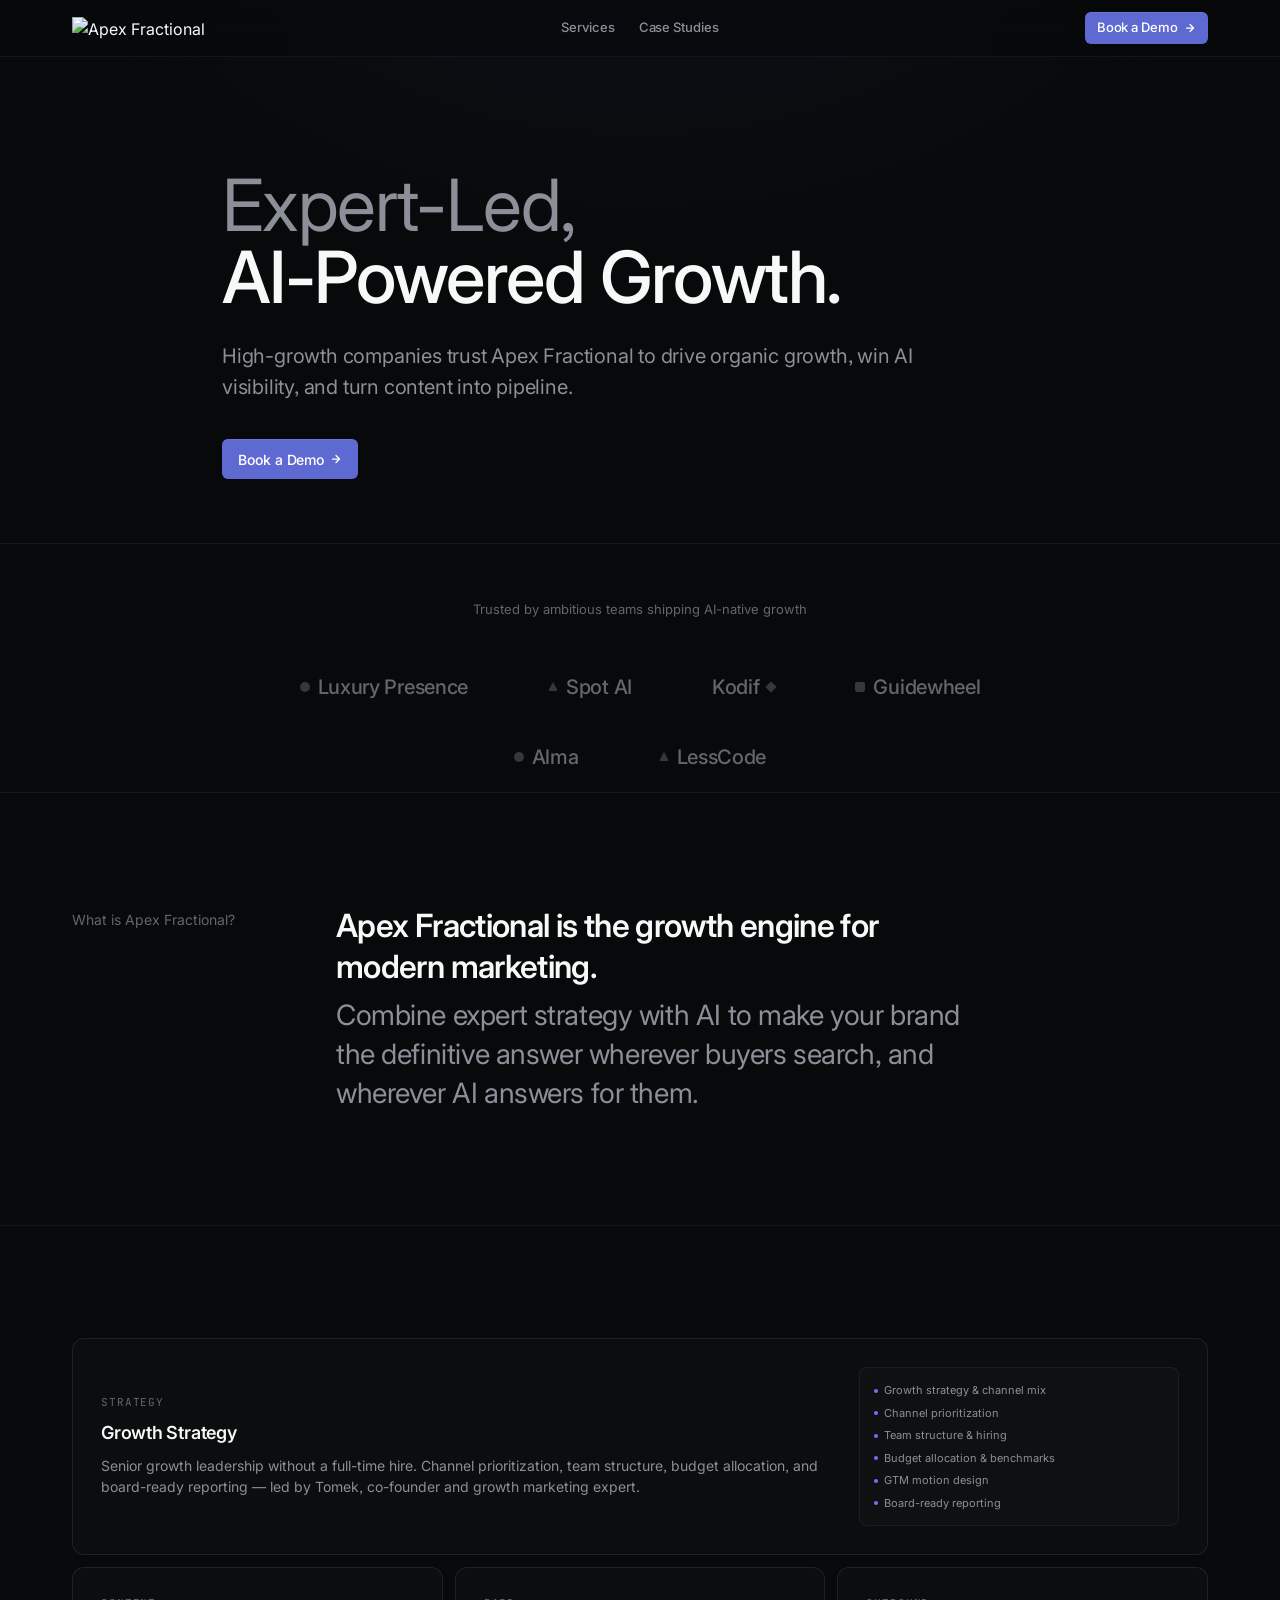
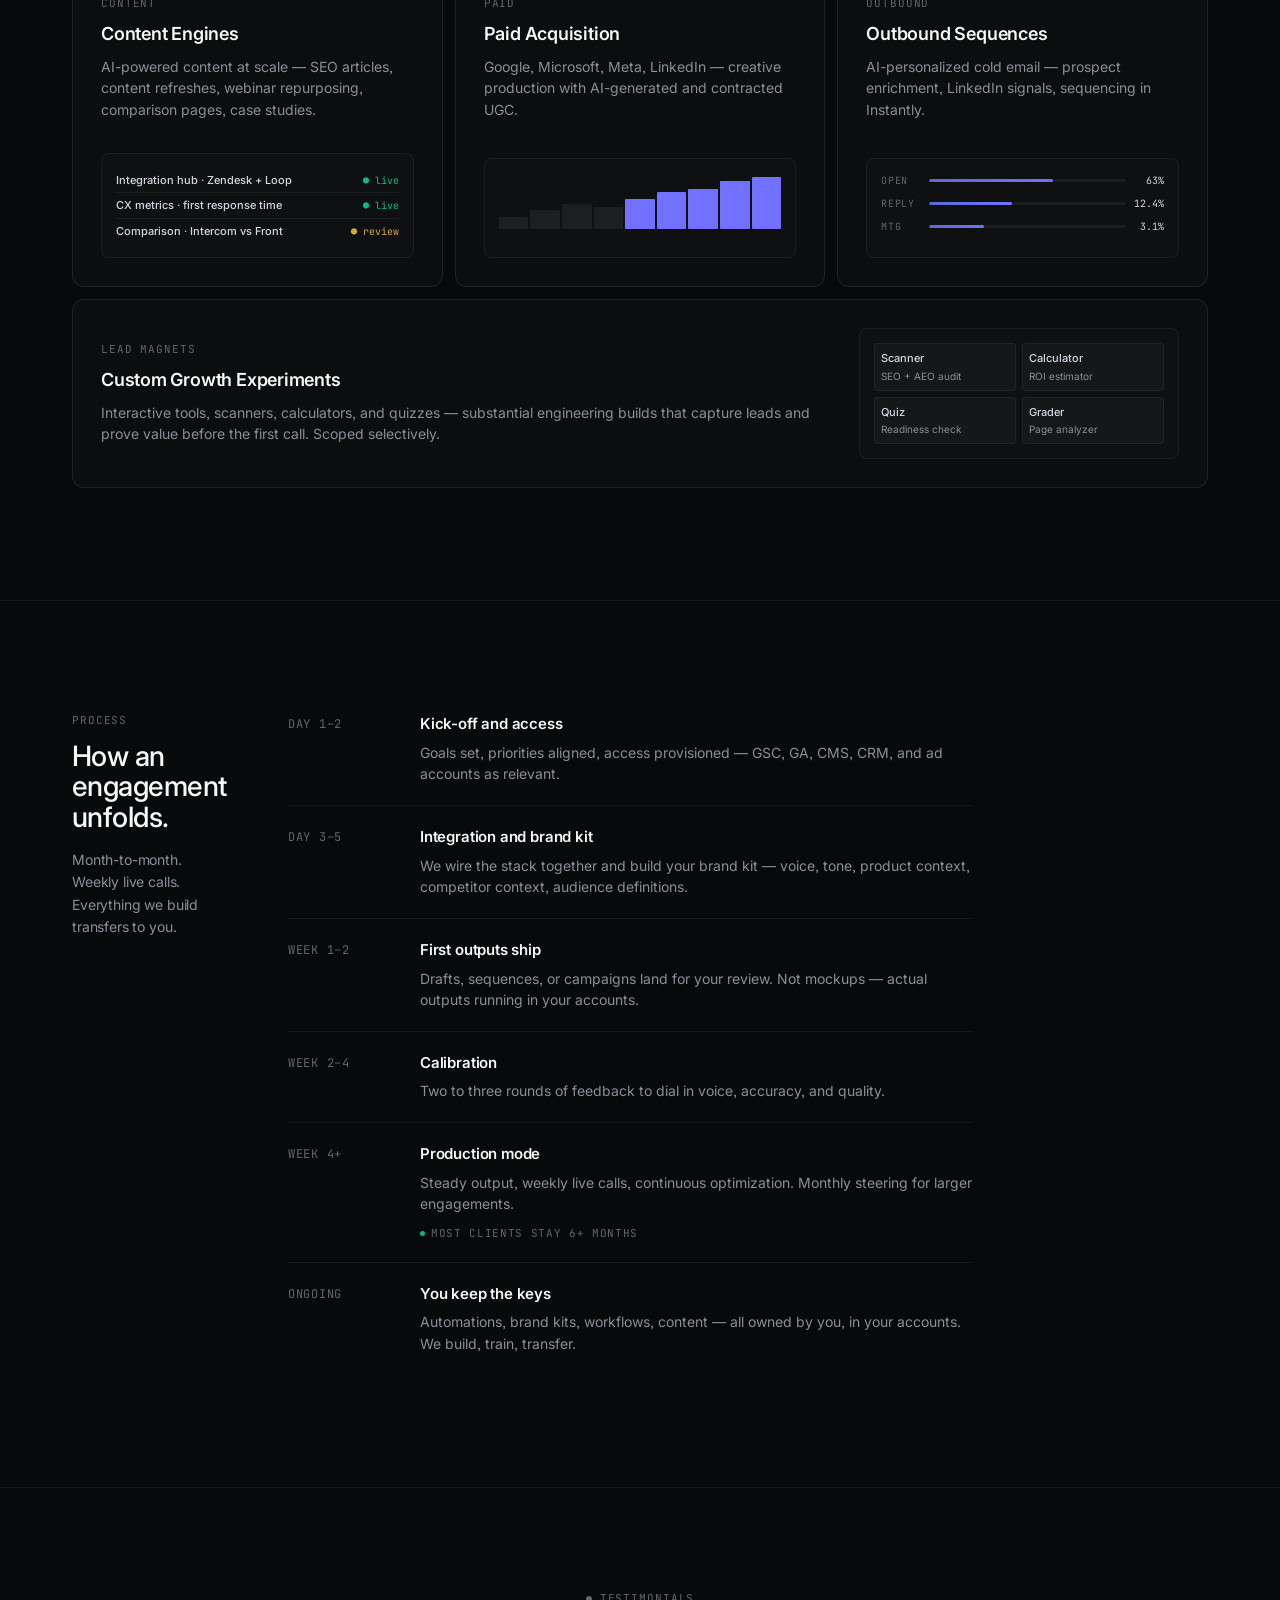
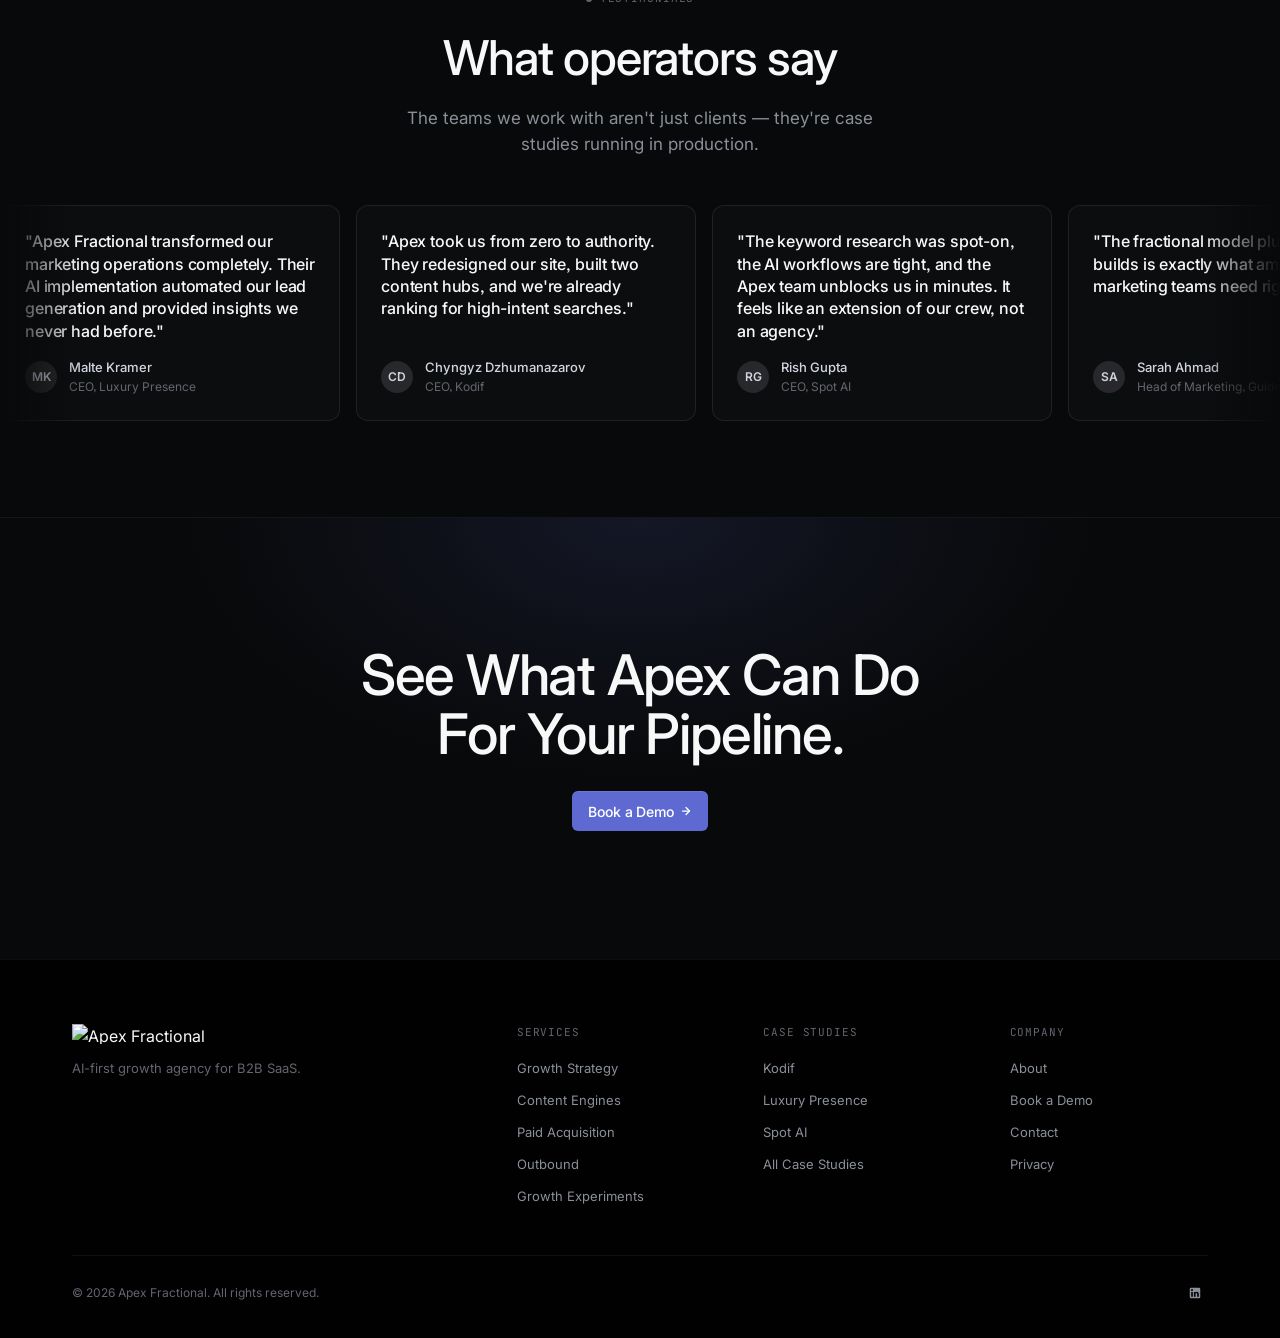
==== index.html @ d92f4b89 "feat: redesign apexfractional.com with dark, Linear-inspired system - Dark, indigo-accented design w" ====
<!doctype html>
<html lang="en">
<head>
<meta charset="utf-8" />
<meta name="viewport" content="width=device-width,initial-scale=1" />
<meta name="color-scheme" content="dark" />
<title>Apex Fractional — Expert-Led, AI-Powered Growth</title>
<link rel="preconnect" href="https://fonts.googleapis.com" />
<link rel="preconnect" href="https://fonts.gstatic.com" crossorigin />
<link href="https://fonts.googleapis.com/css2?family=Inter:wght@300;400;500;600&family=JetBrains+Mono:wght@400;500&display=swap" rel="stylesheet" />
<link rel="stylesheet" href="/styles.css" />
</head>
<body>

<!-- NAV -->
<nav class="nav">
  <div class="wrap nav-inner">
    <a class="nav-logo" href="/">
      <img src="/logo.png" alt="Apex Fractional" />
    </a>
    <div class="nav-center">
      <a class="nav-link" href="/services">Services</a>
      <a class="nav-link" href="/case-studies">Case Studies</a>
    </div>
    <div class="nav-right">
      <a class="btn btn-primary" href="/book">
        Book a Demo
        <svg class="arrow" width="12" height="12" viewBox="0 0 24 24" fill="none" stroke="currentColor" stroke-width="2.5" stroke-linecap="round" stroke-linejoin="round"><path d="M5 12h14"/><path d="m12 5 7 7-7 7"/></svg>
      </a>
      <button class="hamburger" aria-label="Menu">
        <svg width="16" height="16" viewBox="0 0 24 24" fill="none" stroke="currentColor" stroke-width="2" stroke-linecap="round"><path d="M4 6h16M4 12h16M4 18h16"/></svg>
      </button>
    </div>
  </div>
</nav>

<!-- HERO -->
<header class="hero">
  <div class="wrap hero-inner">
    <h1 class="display-xl">
      <span class="light">Expert-Led,</span><br>
      AI-Powered Growth.
    </h1>
    <p class="sub">
      High-growth companies trust Apex Fractional to drive organic growth, win AI visibility, and turn content into pipeline.
    </p>
    <a class="btn btn-primary btn-lg" href="/book">
      Book a Demo
      <svg class="arrow" width="12" height="12" viewBox="0 0 24 24" fill="none" stroke="currentColor" stroke-width="2.5" stroke-linecap="round" stroke-linejoin="round"><path d="M5 12h14"/><path d="m12 5 7 7-7 7"/></svg>
    </a>
  </div>
</header>

<!-- CLIENTS -->
<section class="clients">
  <div class="wrap">
    <div class="label">Trusted by ambitious teams shipping AI-native growth</div>
    <div class="logo-grid">
      <div class="row">
        <a class="logo-item has-case" href="/case-studies/luxury-presence">
          <span class="icon circle"></span>Luxury Presence
          <div class="preview">
            <div class="p-metric">300% more qualified leads</div>
            <p class="p-desc">AI-powered website scanner that became their #1 growth experiment. 60% team time saved.</p>
            <span class="p-link">Read case study →</span>
          </div>
        </a>
        <a class="logo-item has-case" href="/case-studies/spot-ai">
          <span class="icon tri"></span>Spot AI
          <div class="preview">
            <div class="p-metric">3× publishing cadence</div>
            <p class="p-desc">40 research-backed articles in 4 weeks. Editor polishes instead of writing.</p>
            <span class="p-link">Read case study →</span>
          </div>
        </a>
        <a class="logo-item has-case" href="/case-studies/kodif">
          Kodif<span class="icon diamond"></span>
          <div class="preview">
            <div class="p-metric">5× organic traffic</div>
            <p class="p-desc">200+ AI-drafted pages shipped at &lt;$4 each. Page-one rankings in 6 weeks.</p>
            <span class="p-link">Read case study →</span>
          </div>
        </a>
        <span class="logo-item"><span class="icon"></span>Guidewheel</span>
      </div>
      <div class="row">
        <span class="logo-item"><span class="icon circle"></span>Alma</span>
        <span class="logo-item"><span class="icon tri"></span>LessCode</span>
      </div>
    </div>
  </div>
</section>

<!-- WHAT IS APEX FRACTIONAL -->
<section class="what">
  <div class="wrap">
    <div class="what-grid">
      <div class="what-label">What is Apex Fractional?</div>
      <div class="what-body">
        <h2>Apex Fractional is the growth engine for modern marketing.</h2>
        <p>Combine expert strategy with AI to make your brand the definitive answer wherever buyers search, and wherever AI answers for them.</p>
      </div>
    </div>
  </div>
</section>

<!-- SERVICES -->
<section class="svc-section" id="services">
  <div class="wrap">
    <div class="svc-layout">

      <!-- Row 1: Growth Strategy (wide) -->
      <div class="svc-row-1">
        <div class="svc wide">
          <div class="svc-text">
            <span class="overline">Strategy</span>
            <h3 class="h3">Growth Strategy</h3>
            <p>Senior growth leadership without a full-time hire. Channel prioritization, team structure, budget allocation, and board-ready reporting — led by Tomek, co-founder and growth marketing expert.</p>
          </div>
          <div class="svc-visual">
            <div class="strat-list">
              <div class="item"><span class="dot"></span>Growth strategy & channel mix</div>
              <div class="item"><span class="dot"></span>Channel prioritization</div>
              <div class="item"><span class="dot"></span>Team structure & hiring</div>
              <div class="item"><span class="dot"></span>Budget allocation & benchmarks</div>
              <div class="item"><span class="dot"></span>GTM motion design</div>
              <div class="item"><span class="dot"></span>Board-ready reporting</div>
            </div>
          </div>
        </div>
      </div>

      <!-- Row 2: Content / Paid / Outbound (3 columns) -->
      <div class="svc-row-3">
        <div class="svc tall">
          <div class="svc-text">
            <span class="overline">Content</span>
            <h3 class="h3">Content Engines</h3>
            <p>AI-powered content at scale — SEO articles, content refreshes, webinar repurposing, comparison pages, case studies.</p>
          </div>
          <div class="svc-visual">
            <div class="ce-row"><span class="title">Integration hub · Zendesk + Loop</span><span class="status">● live</span></div>
            <div class="ce-row"><span class="title">CX metrics · first response time</span><span class="status">● live</span></div>
            <div class="ce-row"><span class="title">Comparison · Intercom vs Front</span><span class="status pending">● review</span></div>
          </div>
        </div>

        <div class="svc tall">
          <div class="svc-text">
            <span class="overline">Paid</span>
            <h3 class="h3">Paid Acquisition</h3>
            <p>Google, Microsoft, Meta, LinkedIn — creative production with AI-generated and contracted UGC.</p>
          </div>
          <div class="svc-visual">
            <div class="paid-chart">
              <div class="bar" style="height:22%"></div><div class="bar" style="height:34%"></div>
              <div class="bar" style="height:46%"></div><div class="bar" style="height:40%"></div>
              <div class="bar on" style="height:54%"></div><div class="bar on" style="height:66%"></div>
              <div class="bar on" style="height:72%"></div><div class="bar on" style="height:86%"></div>
              <div class="bar on" style="height:94%"></div>
            </div>
          </div>
        </div>

        <div class="svc tall">
          <div class="svc-text">
            <span class="overline">Outbound</span>
            <h3 class="h3">Outbound Sequences</h3>
            <p>AI-personalized cold email — prospect enrichment, LinkedIn signals, sequencing in Instantly.</p>
          </div>
          <div class="svc-visual">
            <div class="ob-bar"><span class="lbl">open</span><span class="track" style="--w:63%"></span><span class="val">63%</span></div>
            <div class="ob-bar"><span class="lbl">reply</span><span class="track" style="--w:42%"></span><span class="val">12.4%</span></div>
            <div class="ob-bar"><span class="lbl">mtg</span><span class="track" style="--w:28%"></span><span class="val">3.1%</span></div>
          </div>
        </div>
      </div>

      <!-- Row 3: Custom Growth Experiments (wide) -->
      <div class="svc-row-1">
        <div class="svc wide">
          <div class="svc-text">
            <span class="overline">Lead Magnets</span>
            <h3 class="h3">Custom Growth Experiments</h3>
            <p>Interactive tools, scanners, calculators, and quizzes — substantial engineering builds that capture leads and prove value before the first call. Scoped selectively.</p>
          </div>
          <div class="svc-visual">
            <div class="lm-grid">
              <div class="lm-cell"><strong>Scanner</strong>SEO + AEO audit</div>
              <div class="lm-cell"><strong>Calculator</strong>ROI estimator</div>
              <div class="lm-cell"><strong>Quiz</strong>Readiness check</div>
              <div class="lm-cell"><strong>Grader</strong>Page analyzer</div>
            </div>
          </div>
        </div>
      </div>

    </div>
  </div>
</section>

<!-- PROCESS -->
<section class="process" id="process">
  <div class="wrap">
    <div class="changelog">
      <div class="left">
        <span class="overline">Process</span>
        <h2>How an engagement unfolds.</h2>
        <p class="body">Month-to-month. Weekly live calls. Everything we build transfers to you.</p>
      </div>
      <div class="entries">
        <div class="entry">
          <div class="ts">Day 1–2</div>
          <div class="body-block">
            <h4>Kick-off and access</h4>
            <p>Goals set, priorities aligned, access provisioned — GSC, GA, CMS, CRM, and ad accounts as relevant.</p>
          </div>
        </div>
        <div class="entry">
          <div class="ts">Day 3–5</div>
          <div class="body-block">
            <h4>Integration and brand kit</h4>
            <p>We wire the stack together and build your brand kit — voice, tone, product context, competitor context, audience definitions.</p>
          </div>
        </div>
        <div class="entry">
          <div class="ts">Week 1–2</div>
          <div class="body-block">
            <h4>First outputs ship</h4>
            <p>Drafts, sequences, or campaigns land for your review. Not mockups — actual outputs running in your accounts.</p>
          </div>
        </div>
        <div class="entry">
          <div class="ts">Week 2–4</div>
          <div class="body-block">
            <h4>Calibration</h4>
            <p>Two to three rounds of feedback to dial in voice, accuracy, and quality.</p>
          </div>
        </div>
        <div class="entry">
          <div class="ts">Week 4+</div>
          <div class="body-block">
            <h4>Production mode</h4>
            <p>Steady output, weekly live calls, continuous optimization. Monthly steering for larger engagements.</p>
            <span class="note"><span class="dot"></span>Most clients stay 6+ months</span>
          </div>
        </div>
        <div class="entry">
          <div class="ts">Ongoing</div>
          <div class="body-block">
            <h4>You keep the keys</h4>
            <p>Automations, brand kits, workflows, content — all owned by you, in your accounts. We build, train, transfer.</p>
          </div>
        </div>
      </div>
    </div>
  </div>
</section>

<!-- TESTIMONIALS -->
<section class="testimonials">
  <div class="wrap">
    <div class="section-head">
      <span class="overline">Testimonials</span>
      <h2>What operators say</h2>
      <p>The teams we work with aren't just clients — they're case studies running in production.</p>
    </div>
  </div>
  <div class="marquee-wrap">
    <div class="marquee">
      <div class="quote-card">
        <p class="q">"Apex Fractional transformed our marketing operations completely. Their AI implementation automated our lead generation and provided insights we never had before."</p>
        <div class="who"><div class="av">MK</div><div class="meta"><div class="name">Malte Kramer</div><div class="role">CEO, Luxury Presence</div></div></div>
      </div>
      <div class="quote-card">
        <p class="q">"Apex took us from zero to authority. They redesigned our site, built two content hubs, and we're already ranking for high-intent searches."</p>
        <div class="who"><div class="av">CD</div><div class="meta"><div class="name">Chyngyz Dzhumanazarov</div><div class="role">CEO, Kodif</div></div></div>
      </div>
      <div class="quote-card">
        <p class="q">"The keyword research was spot-on, the AI workflows are tight, and the Apex team unblocks us in minutes. It feels like an extension of our crew, not an agency."</p>
        <div class="who"><div class="av">RG</div><div class="meta"><div class="name">Rish Gupta</div><div class="role">CEO, Spot AI</div></div></div>
      </div>
      <div class="quote-card">
        <p class="q">"The fractional model plus custom builds is exactly what ambitious marketing teams need right now."</p>
        <div class="who"><div class="av">SA</div><div class="meta"><div class="name">Sarah Ahmad</div><div class="role">Head of Marketing, Guidewheel</div></div></div>
      </div>
      <div class="quote-card">
        <p class="q">"I expected an agency. I got a product team. The difference shows in every deliverable."</p>
        <div class="who"><div class="av">EH</div><div class="meta"><div class="name">Elena Huang</div><div class="role">CMO, Alma</div></div></div>
      </div>
      <!-- duplicate set for seamless loop -->
      <div class="quote-card">
        <p class="q">"Apex Fractional transformed our marketing operations completely. Their AI implementation automated our lead generation and provided insights we never had before."</p>
        <div class="who"><div class="av">MK</div><div class="meta"><div class="name">Malte Kramer</div><div class="role">CEO, Luxury Presence</div></div></div>
      </div>
      <div class="quote-card">
        <p class="q">"Apex took us from zero to authority. They redesigned our site, built two content hubs, and we're already ranking for high-intent searches."</p>
        <div class="who"><div class="av">CD</div><div class="meta"><div class="name">Chyngyz Dzhumanazarov</div><div class="role">CEO, Kodif</div></div></div>
      </div>
      <div class="quote-card">
        <p class="q">"The keyword research was spot-on, the AI workflows are tight, and the Apex team unblocks us in minutes. It feels like an extension of our crew, not an agency."</p>
        <div class="who"><div class="av">RG</div><div class="meta"><div class="name">Rish Gupta</div><div class="role">CEO, Spot AI</div></div></div>
      </div>
      <div class="quote-card">
        <p class="q">"The fractional model plus custom builds is exactly what ambitious marketing teams need right now."</p>
        <div class="who"><div class="av">SA</div><div class="meta"><div class="name">Sarah Ahmad</div><div class="role">Head of Marketing, Guidewheel</div></div></div>
      </div>
      <div class="quote-card">
        <p class="q">"I expected an agency. I got a product team. The difference shows in every deliverable."</p>
        <div class="who"><div class="av">EH</div><div class="meta"><div class="name">Elena Huang</div><div class="role">CMO, Alma</div></div></div>
      </div>
    </div>
  </div>
</section>

<!-- FINAL CTA -->
<section class="cta">
  <h2>See What Apex Can Do For Your Pipeline.</h2>
  <a class="btn btn-primary btn-lg" href="/book">
    Book a Demo
    <svg class="arrow" width="12" height="12" viewBox="0 0 24 24" fill="none" stroke="currentColor" stroke-width="2.5" stroke-linecap="round" stroke-linejoin="round"><path d="M5 12h14"/><path d="m12 5 7 7-7 7"/></svg>
  </a>
</section>

<!-- FOOTER -->
<footer>
  <div class="wrap">
    <div class="foot-grid">
      <div class="foot-brand">
        <img src="/logo.png" alt="Apex Fractional" />
        <p>AI-first growth agency for B2B SaaS.</p>
      </div>
      <div class="foot-col">
        <h5>Services</h5>
        <ul>
          <li><a href="/services#strategy">Growth Strategy</a></li>
          <li><a href="/services#content">Content Engines</a></li>
          <li><a href="/services#paid">Paid Acquisition</a></li>
          <li><a href="/services#outbound">Outbound</a></li>
          <li><a href="/services#experiments">Growth Experiments</a></li>
        </ul>
      </div>
      <div class="foot-col">
        <h5>Case Studies</h5>
        <ul>
          <li><a href="/case-studies/kodif">Kodif</a></li>
          <li><a href="/case-studies/luxury-presence">Luxury Presence</a></li>
          <li><a href="/case-studies/spot-ai">Spot AI</a></li>
          <li><a href="/case-studies">All Case Studies</a></li>
        </ul>
      </div>
      <div class="foot-col">
        <h5>Company</h5>
        <ul>
          <li><a href="/about">About</a></li>
          <li><a href="/book">Book a Demo</a></li>
          <li><a href="mailto:hello@apexfractional.com">Contact</a></li>
          <li><a href="/privacy">Privacy</a></li>
        </ul>
      </div>
    </div>
    <div class="foot-bottom">
      <div>&copy; 2026 Apex Fractional. All rights reserved.</div>
      <div class="socials">
        <a href="#" aria-label="LinkedIn">
          <svg width="14" height="14" viewBox="0 0 24 24" fill="currentColor"><path d="M19 3a2 2 0 0 1 2 2v14a2 2 0 0 1-2 2H5a2 2 0 0 1-2-2V5a2 2 0 0 1 2-2h14m-.5 15.5v-5.3a3.26 3.26 0 0 0-3.26-3.26c-.85 0-1.84.52-2.32 1.3v-1.11h-2.79v8.37h2.79v-4.93c0-.77.62-1.4 1.39-1.4a1.4 1.4 0 0 1 1.4 1.4v4.93h2.79M6.88 8.56a1.68 1.68 0 0 0 1.68-1.68c0-.93-.75-1.69-1.68-1.69a1.69 1.69 0 0 0-1.69 1.69c0 .93.76 1.68 1.69 1.68m1.39 9.94v-8.37H5.5v8.37h2.77z"/></svg>
        </a>
      </div>
    </div>
  </div>
</footer>

</body>
</html>
---- styles.css ----
:root{
  --bg:#08090a;--bg-deep:#010102;--panel:#0f1011;--surface:#191a1b;--surface-2:#28282c;
  --border:rgba(255,255,255,.08);--border-subtle:rgba(255,255,255,.05);--border-solid:#23252a;
  --text:#f7f8f8;--text-2:#d0d6e0;--text-3:#8a8f98;--text-4:#62666d;
  --indigo:#5e6ad2;--violet:#7170ff;--violet-hi:#828fff;--green:#27a644;--emerald:#10b981;
  --r-4:4px;--r-6:6px;--r-8:8px;--r-12:12px;
  --f-sans:"Inter","Inter Variable","SF Pro Display",-apple-system,system-ui,sans-serif;
  --f-mono:"JetBrains Mono","Berkeley Mono",ui-monospace,"SF Mono",Menlo,monospace;
}
*{box-sizing:border-box}
html,body{margin:0;padding:0;background:var(--bg);color:var(--text)}
html{scroll-behavior:smooth}
body{
  font-family:var(--f-sans);font-feature-settings:"cv01","ss03";
  -webkit-font-smoothing:antialiased;font-size:16px;line-height:1.5;
  background:radial-gradient(1000px 600px at 50% -100px,rgba(94,106,210,.08),transparent 60%),var(--bg);
  min-height:100vh;
}
a{color:inherit;text-decoration:none}
img,svg{display:block;max-width:100%}
button{font-family:inherit;cursor:pointer;border:none;background:none;padding:0;color:inherit}
::selection{background:rgba(113,112,255,.35);color:#fff}
.wrap{max-width:1200px;margin:0 auto;padding:0 32px}
@media(max-width:640px){.wrap{padding:0 20px}}

/* Typography */
.display-xl{font-size:clamp(44px,7.2vw,72px);font-weight:510;line-height:1;letter-spacing:-.022em}
.display{font-size:clamp(32px,4vw,48px);font-weight:510;line-height:1.02;letter-spacing:-.022em}
.h3{font-size:20px;font-weight:590;line-height:1.33;letter-spacing:-.012em}
.body-lg{font-size:18px;font-weight:400;line-height:1.6;letter-spacing:-.009em;color:var(--text-3)}
.body{font-size:15px;font-weight:400;line-height:1.6;letter-spacing:-.011em;color:var(--text-3)}
.overline{font-family:var(--f-mono);font-size:11px;font-weight:400;line-height:1.4;text-transform:uppercase;letter-spacing:.08em;color:var(--text-4)}
.mono-sm{font-family:var(--f-mono);font-size:11px;color:var(--text-4)}

/* Buttons */
.btn{
  display:inline-flex;align-items:center;justify-content:center;gap:6px;
  height:32px;padding:0 12px;border-radius:var(--r-6);
  font-family:var(--f-sans);font-size:13px;font-weight:510;
  transition:all .15s ease;white-space:nowrap;letter-spacing:-.005em;
  font-feature-settings:"cv01","ss03";
}
.btn-primary{background:var(--indigo);color:#fff;box-shadow:inset 0 1px 0 rgba(255,255,255,.08)}
.btn-primary:hover{background:var(--violet)}
.btn-ghost{background:rgba(255,255,255,.02);color:var(--text-2);border:1px solid var(--border)}
.btn-ghost:hover{background:rgba(255,255,255,.05);color:var(--text)}
.btn-lg{height:40px;padding:0 16px;font-size:14px}
.arrow{transition:transform .18s ease}
.btn:hover .arrow{transform:translateX(2px)}

/* ---- NAV ---- */
.nav{position:sticky;top:0;z-index:50;background:rgba(8,9,10,.72);backdrop-filter:saturate(160%) blur(14px);-webkit-backdrop-filter:saturate(160%) blur(14px);border-bottom:1px solid var(--border-subtle)}
.nav-inner{display:flex;align-items:center;height:56px}
.nav-logo{margin-right:auto}
.nav-logo img{height:22px;width:auto}
.nav-center{position:absolute;left:50%;transform:translateX(-50%);display:flex;gap:4px}
.nav-link{display:inline-flex;align-items:center;height:28px;padding:0 10px;font-size:13px;font-weight:510;color:var(--text-3);border-radius:var(--r-6);letter-spacing:-.005em;transition:color .15s,background .15s}
.nav-link:hover{color:var(--text);background:rgba(255,255,255,.04)}
.nav-right{margin-left:auto}
.hamburger{display:none;width:32px;height:32px;border-radius:var(--r-6);align-items:center;justify-content:center}
@media(max-width:780px){.nav-center{display:none}.hamburger{display:inline-flex}}

/* ---- HERO ---- */
.hero{padding:112px 0 64px}
.hero-inner{max-width:900px}
.hero h1{margin:0 0 28px}
.hero h1 .light{color:var(--text-3);font-weight:400}
.hero .sub{font-size:20px;line-height:1.55;color:var(--text-3);max-width:56ch;margin:0 0 36px;font-weight:400;letter-spacing:-.01em}
@media(max-width:640px){.hero{padding:72px 0 48px}}

/* ---- CLIENTS ---- */
.clients{padding:56px 0 0;border-top:1px solid var(--border-subtle)}
.clients .label{text-align:center;font-size:13px;color:var(--text-4);margin-bottom:32px;font-weight:400}
.logo-grid{display:flex;flex-wrap:wrap;justify-content:center;gap:0}
.logo-grid .row{display:flex;align-items:center;justify-content:center;width:100%;gap:0}
.logo-item{
  position:relative;
  display:inline-flex;align-items:center;gap:8px;
  padding:20px 40px;
  font-size:20px;font-weight:510;letter-spacing:-.015em;
  color:var(--text-4);
  transition:color .2s ease;cursor:default;
}
.logo-item.has-case{cursor:pointer}
.logo-item:hover{color:var(--text-2)}
.logo-item.has-case:hover{color:var(--text)}
.logo-item .icon{width:10px;height:10px;border-radius:2px;background:currentColor;opacity:.5;flex-shrink:0}
.logo-item .icon.circle{border-radius:9999px}
.logo-item .icon.tri{width:0;height:0;background:none;border-left:5px solid transparent;border-right:5px solid transparent;border-bottom:9px solid currentColor;opacity:.5}
.logo-item .icon.diamond{width:8px;height:8px;background:currentColor;opacity:.5;transform:rotate(45deg);border-radius:1px}
/* Hover preview */
.logo-item .preview{
  position:absolute;left:50%;top:calc(100% + 8px);z-index:20;
  transform:translateX(-50%) translateY(4px);
  width:300px;padding:20px;
  background:var(--surface);border:1px solid var(--border);border-radius:var(--r-12);
  box-shadow:0 12px 32px rgba(0,0,0,.6);
  opacity:0;visibility:hidden;
  transition:all .2s ease;pointer-events:none;
}
.logo-item.has-case:hover .preview{opacity:1;visibility:visible;transform:translateX(-50%) translateY(0);pointer-events:auto}
.preview .p-metric{font-size:24px;font-weight:510;letter-spacing:-.02em;color:var(--text);line-height:1;margin-bottom:6px}
.preview .p-desc{font-size:13px;color:var(--text-3);line-height:1.45;margin-bottom:10px}
.preview .p-link{font-size:12px;font-weight:510;color:var(--violet);display:inline-flex;align-items:center;gap:4px}
@media(max-width:780px){.logo-item{padding:16px 20px;font-size:16px}}

/* ---- WHAT IS APEX ---- */
.what{padding:112px 0;border-top:1px solid var(--border-subtle)}
.what-grid{display:grid;grid-template-columns:200px 1fr;gap:64px;align-items:start;max-width:900px}
.what-label{color:var(--text-4);font-size:14px;font-weight:400;padding-top:4px}
.what-body h2{font-size:clamp(24px,3vw,32px);font-weight:590;line-height:1.3;letter-spacing:-.02em;margin:0 0 8px;color:var(--text)}
.what-body p{font-size:clamp(20px,2.8vw,28px);font-weight:400;line-height:1.4;letter-spacing:-.015em;color:var(--text-3);margin:0;max-width:52ch}
@media(max-width:780px){.what-grid{grid-template-columns:1fr;gap:20px}}

/* ---- SERVICES ---- */
section.svc-section{padding:112px 0;border-top:1px solid var(--border-subtle)}
.svc-layout{display:flex;flex-direction:column;gap:12px}
.svc-row-1{display:grid;grid-template-columns:1fr;gap:12px}
.svc-row-3{display:grid;grid-template-columns:repeat(3,1fr);gap:12px}
.svc{
  background:rgba(255,255,255,.02);border:1px solid var(--border);border-radius:var(--r-12);
  padding:28px;display:flex;gap:24px;
  transition:background .2s,border-color .2s;
}
.svc:hover{background:rgba(255,255,255,.035);border-color:rgba(255,255,255,.12)}
.svc.wide{flex-direction:row;align-items:center}
.svc.wide .svc-text{flex:1}
.svc.wide .svc-visual{flex:0 0 320px;margin-top:0}
.svc.tall{flex-direction:column;min-height:320px}
.svc .overline{margin-bottom:0}
.svc h3{margin:0;font-size:18px;font-weight:590;letter-spacing:-.012em}
.svc p{margin:0;color:var(--text-3);font-size:14px;line-height:1.55}
.svc .svc-text{display:flex;flex-direction:column;gap:10px}
.svc .svc-visual{
  border:1px solid var(--border-subtle);border-radius:var(--r-8);
  background:rgba(255,255,255,.015);padding:14px;overflow:hidden;
}
.svc.tall .svc-visual{margin-top:auto;min-height:100px}
@media(max-width:960px){.svc-row-3{grid-template-columns:1fr}.svc.wide{flex-direction:column}.svc.wide .svc-visual{flex:auto}}
/* Compact visuals */
.ce-row{display:flex;align-items:center;gap:6px;padding:4px 0;font-size:10px;color:var(--text-3)}
.ce-row+.ce-row{border-top:1px solid var(--border-subtle)}
.ce-row .title{flex:1;color:var(--text-2);font-size:11px;font-weight:510;overflow:hidden;text-overflow:ellipsis;white-space:nowrap}
.ce-row .status{color:var(--emerald);font-family:var(--f-mono);font-size:10px}
.ce-row .status.pending{color:#d4a843}

.ob-bar{display:flex;align-items:center;gap:8px;margin-bottom:8px}
.ob-bar .lbl{font-size:10px;color:var(--text-4);font-family:var(--f-mono);text-transform:uppercase;letter-spacing:.06em;width:40px}
.ob-bar .track{flex:1;height:3px;border-radius:9999px;background:rgba(255,255,255,.05);overflow:hidden;position:relative}
.ob-bar .track::after{content:"";position:absolute;inset:0;width:var(--w,60%);background:linear-gradient(90deg,var(--indigo),var(--violet));border-radius:9999px}
.ob-bar .val{font-size:10px;color:var(--text-2);font-family:var(--f-mono);min-width:30px;text-align:right}

.paid-chart{display:flex;align-items:end;gap:2px;height:56px}
.paid-chart .bar{flex:1;background:rgba(255,255,255,.06);border-radius:1px;min-height:4px}
.paid-chart .bar.on{background:var(--violet)}

.strat-list{display:flex;flex-direction:column;gap:6px;font-size:11px;color:var(--text-3)}
.strat-list .item{display:flex;align-items:center;gap:6px}
.strat-list .dot{width:4px;height:4px;border-radius:9999px;background:var(--violet);flex-shrink:0}

.lm-grid{display:grid;grid-template-columns:1fr 1fr;gap:6px}
.lm-cell{background:rgba(255,255,255,.03);border:1px solid var(--border-subtle);border-radius:4px;padding:6px;font-size:10px;color:var(--text-3)}
.lm-cell strong{color:var(--text-2);display:block;font-size:11px;font-weight:510;margin-bottom:2px}

/* Testimonials */
.testimonials{padding:96px 0;border-top:1px solid var(--border-subtle);overflow:hidden}
.testimonials .section-head{text-align:center;margin-bottom:48px}
.testimonials .section-head .overline{display:inline-flex;align-items:center;gap:8px;margin-bottom:16px}
.testimonials .section-head .overline::before{content:"";width:6px;height:6px;border-radius:9999px;background:var(--text-4)}
.testimonials .section-head h2{font-size:clamp(32px,4vw,48px);font-weight:510;letter-spacing:-.022em;margin:0 0 12px;color:var(--text)}
.testimonials .section-head p{font-size:17px;color:var(--text-3);margin:0 auto;max-width:48ch}
.marquee-wrap{position:relative}
.marquee-wrap::before,.marquee-wrap::after{content:"";position:absolute;top:0;bottom:0;width:80px;z-index:2;pointer-events:none}
.marquee-wrap::before{left:0;background:linear-gradient(90deg,var(--bg),transparent)}
.marquee-wrap::after{right:0;background:linear-gradient(270deg,var(--bg),transparent)}
.marquee{display:flex;gap:16px;animation:marquee 45s linear infinite;width:max-content}
.marquee:hover{animation-play-state:paused}
@keyframes marquee{from{transform:translateX(0)}to{transform:translateX(calc(-50% - 8px))}}
.quote-card{
  flex:0 0 340px;
  background:rgba(255,255,255,.02);border:1px solid var(--border);
  border-radius:var(--r-12);padding:24px;
  display:flex;flex-direction:column;gap:16px;
}
.quote-card .q{font-size:16px;font-weight:510;line-height:1.4;letter-spacing:-.01em;margin:0;color:var(--text)}
.quote-card .who{display:flex;align-items:center;gap:12px;margin-top:auto}
.who .av{width:32px;height:32px;border-radius:9999px;background:var(--surface-2);display:grid;place-items:center;font-size:12px;font-weight:590;color:var(--text-2);flex-shrink:0}
.who .meta .name{font-size:13px;font-weight:510;color:var(--text-2)}
.who .meta .role{font-size:12px;color:var(--text-4)}

/* ---- PROCESS ---- */
section.process{padding:112px 0;border-top:1px solid var(--border-subtle)}
.changelog{display:grid;grid-template-columns:160px 1fr;gap:56px;max-width:900px}
.changelog .left{position:sticky;top:96px;align-self:start}
.changelog .left .overline{margin-bottom:12px;display:block}
.changelog .left h2{margin:0 0 16px;font-size:28px;font-weight:510;letter-spacing:-.02em;line-height:1.1;max-width:10ch}
.changelog .left .body{font-size:14px;max-width:20ch}
.entries{display:flex;flex-direction:column}
.entry{display:grid;grid-template-columns:108px 1fr;gap:24px;padding:20px 0;border-top:1px solid var(--border-subtle)}
.entry:first-child{border-top:none;padding-top:0}
.entry .ts{font-family:var(--f-mono);font-size:12px;color:var(--text-4);text-transform:uppercase;letter-spacing:.06em;padding-top:2px}
.entry .body-block h4{font-size:15px;font-weight:590;margin:0 0 6px;letter-spacing:-.012em;color:var(--text)}
.entry .body-block p{font-size:14px;margin:0;color:var(--text-3);line-height:1.55}
.entry .note{display:inline-flex;align-items:center;gap:6px;margin-top:10px;font-family:var(--f-mono);font-size:11px;color:var(--text-4);text-transform:uppercase;letter-spacing:.06em}
.entry .note .dot{width:5px;height:5px;background:var(--emerald);border-radius:9999px}
@media(max-width:780px){.changelog{grid-template-columns:1fr;gap:32px}.changelog .left{position:static}.entry{grid-template-columns:90px 1fr;gap:12px}}

/* ---- FINAL CTA ---- */
.cta{padding:128px 32px;text-align:center;border-top:1px solid var(--border-subtle);background:radial-gradient(700px 400px at 50% 0%,rgba(94,106,210,.14),transparent 65%),var(--bg)}
.cta h2{font-size:clamp(36px,5vw,56px);font-weight:510;letter-spacing:-.022em;line-height:1.05;margin:0 auto 28px;max-width:18ch}
.cta .lead{font-size:17px;max-width:48ch;margin:0 auto 36px}

/* ---- FOOTER ---- */
footer{border-top:1px solid var(--border-subtle);padding:64px 0 32px;background:var(--bg-deep)}
.foot-grid{display:grid;grid-template-columns:2fr 1fr 1fr 1fr;gap:48px;margin-bottom:48px}
.foot-brand img{height:20px;margin-bottom:14px}
.foot-brand p{color:var(--text-4);font-size:13px;line-height:1.55;max-width:32ch;margin:0}
.foot-col h5{font-family:var(--f-mono);font-size:11px;font-weight:400;text-transform:uppercase;letter-spacing:.08em;color:var(--text-4);margin:0 0 14px}
.foot-col ul{list-style:none;margin:0;padding:0;display:flex;flex-direction:column;gap:8px}
.foot-col a{font-size:13px;color:var(--text-3);transition:color .15s}
.foot-col a:hover{color:var(--text)}
.foot-bottom{display:flex;align-items:center;justify-content:space-between;flex-wrap:wrap;gap:12px;padding-top:24px;border-top:1px solid var(--border-subtle);color:var(--text-4);font-size:12px}
.foot-bottom .socials a{width:26px;height:26px;border-radius:var(--r-6);display:inline-grid;place-items:center;color:var(--text-3);transition:color .15s,background .15s}
.foot-bottom .socials a:hover{background:rgba(255,255,255,.04);color:var(--text)}
@media(max-width:780px){.foot-grid{grid-template-columns:1fr 1fr;gap:32px}}

/* Animation */
@keyframes fadeUp{from{opacity:0;transform:translateY(6px)}to{opacity:1;transform:none}}
.hero h1,.hero .sub,.hero .btn{animation:fadeUp .6s ease both}
.hero h1{animation-delay:.04s}
.hero .sub{animation-delay:.1s}
.hero .btn{animation-delay:.16s}

/* ============================================================ */
/* Sub-page styles (services, about, book, privacy, case studies) */
/* ============================================================ */

/* Compact hero used by sub-pages */
.page-header{padding:96px 0 56px;border-bottom:1px solid var(--border-subtle)}
.page-header .eyebrow{margin-bottom:16px;display:block}
.page-header h1{margin:0 0 20px;font-size:clamp(36px,5vw,56px);font-weight:510;line-height:1.05;letter-spacing:-.022em}
.page-header .lead{font-size:18px;color:var(--text-3);max-width:60ch;line-height:1.55;margin:0}
@media(max-width:640px){.page-header{padding:64px 0 40px}}

/* Generic content section */
.section{padding:96px 0;border-top:1px solid var(--border-subtle)}
.section:first-of-type{border-top:none}
.section-title{font-size:clamp(28px,3.6vw,36px);font-weight:510;line-height:1.1;letter-spacing:-.02em;margin:0 0 16px;color:var(--text)}
.section-intro{font-size:17px;color:var(--text-3);max-width:60ch;line-height:1.55;margin:0 0 48px}

/* Readable text column for legal/about copy */
.prose{max-width:70ch;color:var(--text-3);font-size:15px;line-height:1.7}
.prose h2{font-size:22px;font-weight:590;color:var(--text);letter-spacing:-.012em;margin:40px 0 12px}
.prose h2:first-child{margin-top:0}
.prose h3{font-size:16px;font-weight:590;color:var(--text-2);letter-spacing:-.008em;margin:24px 0 8px}
.prose p{margin:0 0 16px}
.prose ul{margin:0 0 16px;padding-left:20px}
.prose li{margin:0 0 6px}
.prose a{color:var(--violet);text-decoration:underline;text-decoration-color:rgba(113,112,255,.4);text-underline-offset:3px}
.prose a:hover{text-decoration-color:var(--violet)}
.prose code{font-family:var(--f-mono);font-size:13px;background:rgba(255,255,255,.04);padding:1px 6px;border-radius:4px;color:var(--text-2)}

/* Case studies index grid */
.case-grid{display:grid;grid-template-columns:repeat(3,1fr);gap:16px}
@media(max-width:960px){.case-grid{grid-template-columns:1fr}}
.case-card{
  display:flex;flex-direction:column;gap:16px;
  background:rgba(255,255,255,.02);border:1px solid var(--border);border-radius:var(--r-12);
  padding:28px;text-decoration:none;
  transition:background .2s,border-color .2s,transform .2s;
}
.case-card:hover{background:rgba(255,255,255,.035);border-color:rgba(255,255,255,.12);transform:translateY(-2px)}
.case-card .case-client{display:flex;align-items:center;gap:8px;color:var(--text-4);font-size:14px;font-weight:510}
.case-card .case-client .icon{width:10px;height:10px;border-radius:2px;background:currentColor;opacity:.5}
.case-card .case-client .icon.circle{border-radius:9999px}
.case-card .case-client .icon.tri{width:0;height:0;background:none;border-left:5px solid transparent;border-right:5px solid transparent;border-bottom:9px solid currentColor;opacity:.5}
.case-card .case-client .icon.diamond{width:8px;height:8px;background:currentColor;opacity:.5;transform:rotate(45deg);border-radius:1px}
.case-card .case-metric{font-size:36px;font-weight:510;letter-spacing:-.022em;color:var(--text);line-height:1}
.case-card .case-desc{color:var(--text-3);font-size:14px;line-height:1.55;margin:0}
.case-card .case-link{margin-top:auto;color:var(--violet);font-size:13px;font-weight:510;display:inline-flex;align-items:center;gap:4px}

/* Case-study detail metric row */
.metric-row{display:grid;grid-template-columns:repeat(3,1fr);gap:24px;padding:48px 0;border-top:1px solid var(--border-subtle);border-bottom:1px solid var(--border-subtle)}
@media(max-width:780px){.metric-row{grid-template-columns:1fr;gap:32px}}
.metric{display:flex;flex-direction:column;gap:6px}
.metric .num{font-size:clamp(32px,4vw,48px);font-weight:510;letter-spacing:-.022em;line-height:1;color:var(--text)}
.metric .label{font-family:var(--f-mono);font-size:11px;text-transform:uppercase;letter-spacing:.08em;color:var(--text-4)}

/* Case-study pull quote */
.pull-quote{
  margin:64px 0;padding:32px;
  background:rgba(255,255,255,.02);border:1px solid var(--border);border-radius:var(--r-12);
  display:flex;flex-direction:column;gap:20px;
}
.pull-quote .q{font-size:22px;line-height:1.4;letter-spacing:-.012em;color:var(--text);margin:0;font-weight:510}
.pull-quote .who{display:flex;align-items:center;gap:12px}
.pull-quote .av{width:36px;height:36px;border-radius:9999px;background:var(--surface-2);display:grid;place-items:center;font-size:13px;font-weight:590;color:var(--text-2)}
.pull-quote .name{font-size:14px;font-weight:510;color:var(--text-2)}
.pull-quote .role{font-size:13px;color:var(--text-4)}

/* About: two-column layout */
.two-col{display:grid;grid-template-columns:1fr 1.4fr;gap:64px;align-items:start}
@media(max-width:960px){.two-col{grid-template-columns:1fr;gap:32px}}
.two-col .label-col{position:sticky;top:96px}
.two-col .label-col .overline{display:block;margin-bottom:8px}
.two-col .label-col h2{font-size:24px;font-weight:510;letter-spacing:-.018em;line-height:1.15;margin:0;max-width:14ch}
@media(max-width:960px){.two-col .label-col{position:static}}

/* Principle list (about page) */
.principles{display:grid;grid-template-columns:1fr 1fr;gap:16px;margin-top:32px}
@media(max-width:780px){.principles{grid-template-columns:1fr}}
.principle{
  background:rgba(255,255,255,.02);border:1px solid var(--border);border-radius:var(--r-12);
  padding:24px;display:flex;flex-direction:column;gap:8px;
}
.principle h4{margin:0;font-size:15px;font-weight:590;letter-spacing:-.012em;color:var(--text)}
.principle p{margin:0;font-size:14px;color:var(--text-3);line-height:1.55}

/* Founder card */
.founder{
  display:grid;grid-template-columns:96px 1fr;gap:24px;align-items:start;
  background:rgba(255,255,255,.02);border:1px solid var(--border);border-radius:var(--r-12);
  padding:28px;
}
.founder .face{
  width:96px;height:96px;border-radius:var(--r-12);
  background:linear-gradient(135deg,var(--indigo),var(--violet));
  display:grid;place-items:center;font-size:32px;font-weight:600;color:#fff;letter-spacing:-.02em;
}
.founder .meta .name{font-size:18px;font-weight:590;color:var(--text);letter-spacing:-.012em;margin:0 0 2px}
.founder .meta .title{font-family:var(--f-mono);font-size:11px;text-transform:uppercase;letter-spacing:.08em;color:var(--text-4);margin:0 0 16px}
.founder .meta p{margin:0 0 12px;font-size:14px;color:var(--text-3);line-height:1.6}
.founder .meta .links{display:flex;gap:12px;margin-top:8px}
.founder .meta .links a{font-size:13px;color:var(--violet);font-weight:510}
@media(max-width:640px){.founder{grid-template-columns:1fr}.founder .face{width:64px;height:64px;font-size:22px}}

/* Book page two-column layout */
.book-grid{display:grid;grid-template-columns:1.2fr 1fr;gap:48px;align-items:start}
@media(max-width:960px){.book-grid{grid-template-columns:1fr}}
.book-embed{
  background:rgba(255,255,255,.02);border:1px solid var(--border);border-radius:var(--r-12);
  padding:48px;min-height:480px;
  display:flex;flex-direction:column;align-items:center;justify-content:center;text-align:center;gap:16px;
}
.book-embed .embed-label{font-family:var(--f-mono);font-size:11px;text-transform:uppercase;letter-spacing:.08em;color:var(--text-4)}
.book-embed h3{margin:0;font-size:22px;font-weight:590;color:var(--text);letter-spacing:-.012em}
.book-embed p{margin:0;font-size:14px;color:var(--text-3);max-width:36ch;line-height:1.55}
.book-side{display:flex;flex-direction:column;gap:24px}
.book-side h3{margin:0 0 8px;font-size:16px;font-weight:590;color:var(--text);letter-spacing:-.012em}
.book-side .item{padding:20px;background:rgba(255,255,255,.02);border:1px solid var(--border);border-radius:var(--r-12)}
.book-side .item p{margin:0;font-size:14px;color:var(--text-3);line-height:1.55}

/* Sub-page CTA (smaller than home) */
.subcta{padding:96px 32px;text-align:center;border-top:1px solid var(--border-subtle);background:radial-gradient(700px 400px at 50% 0%,rgba(94,106,210,.14),transparent 65%),var(--bg)}
.subcta h2{font-size:clamp(28px,4vw,40px);font-weight:510;letter-spacing:-.022em;line-height:1.1;margin:0 auto 20px;max-width:22ch}
.subcta p{font-size:16px;color:var(--text-3);max-width:48ch;margin:0 auto 28px}
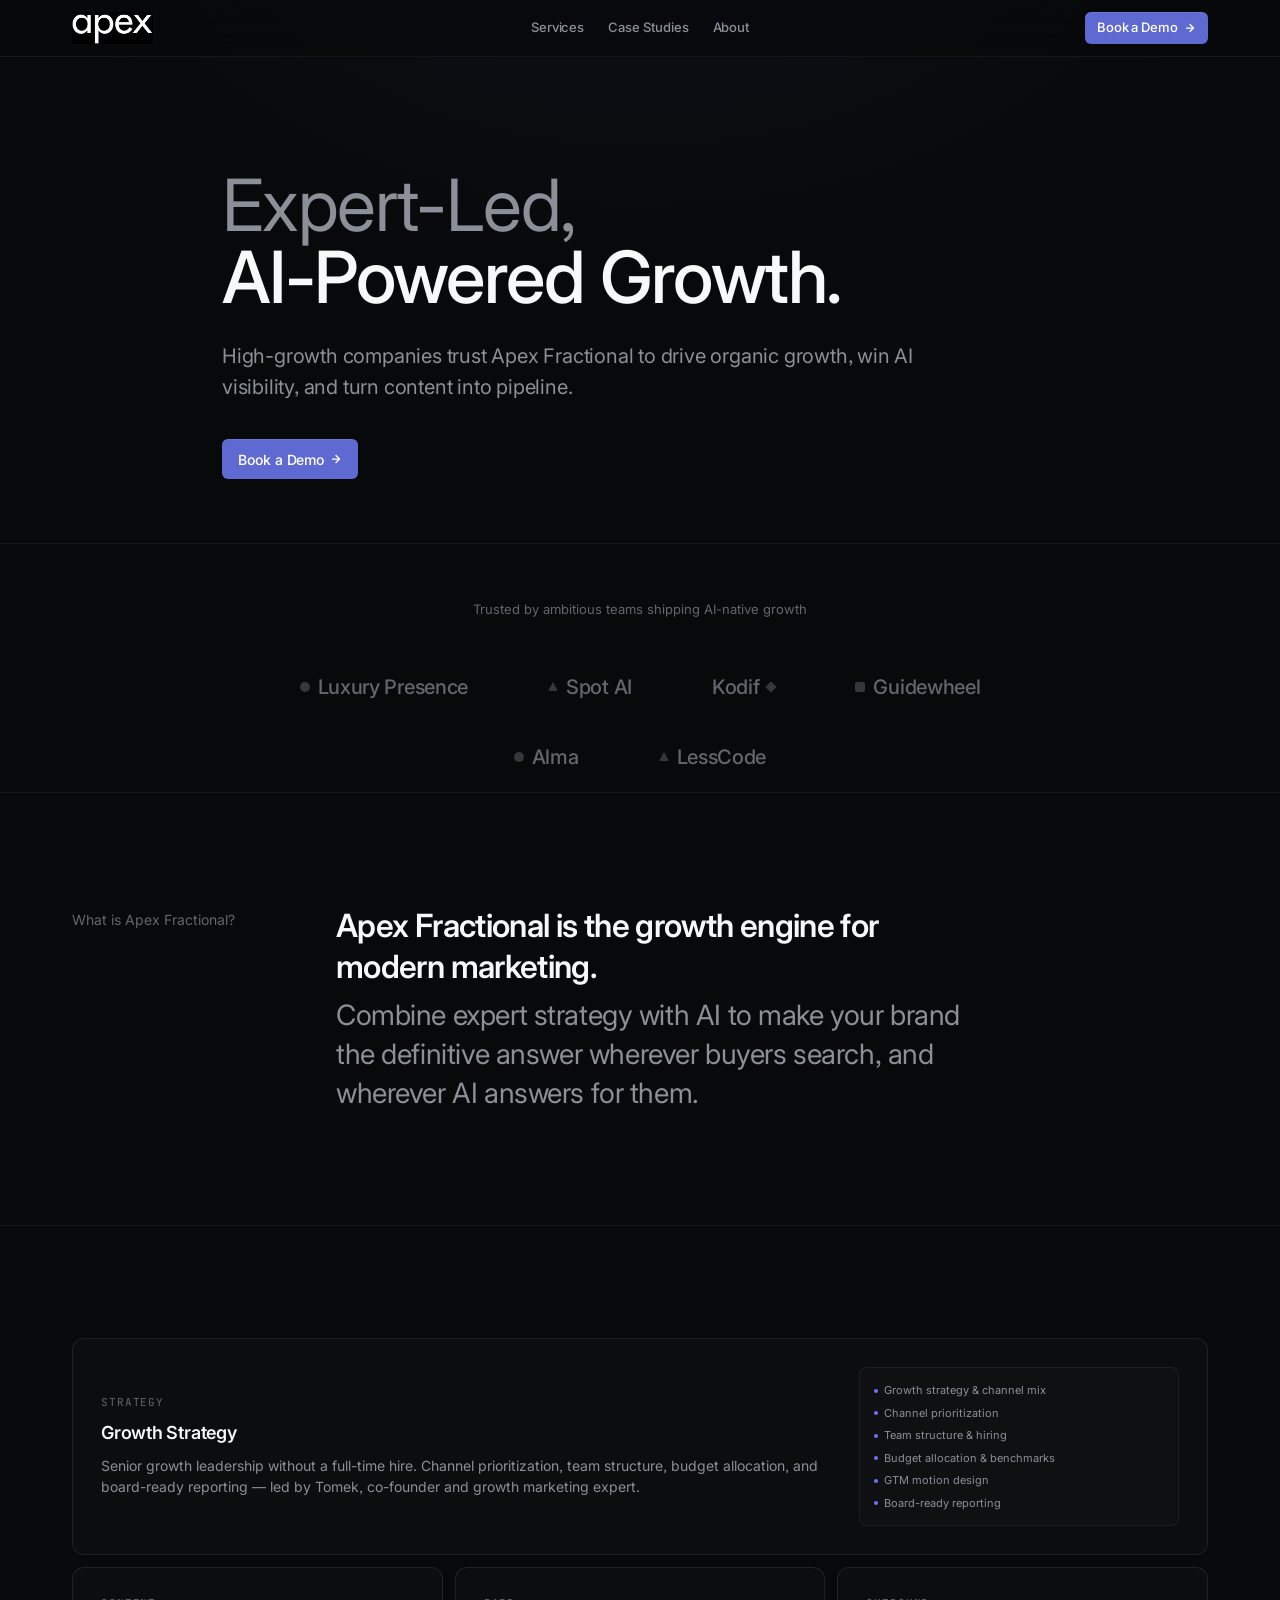
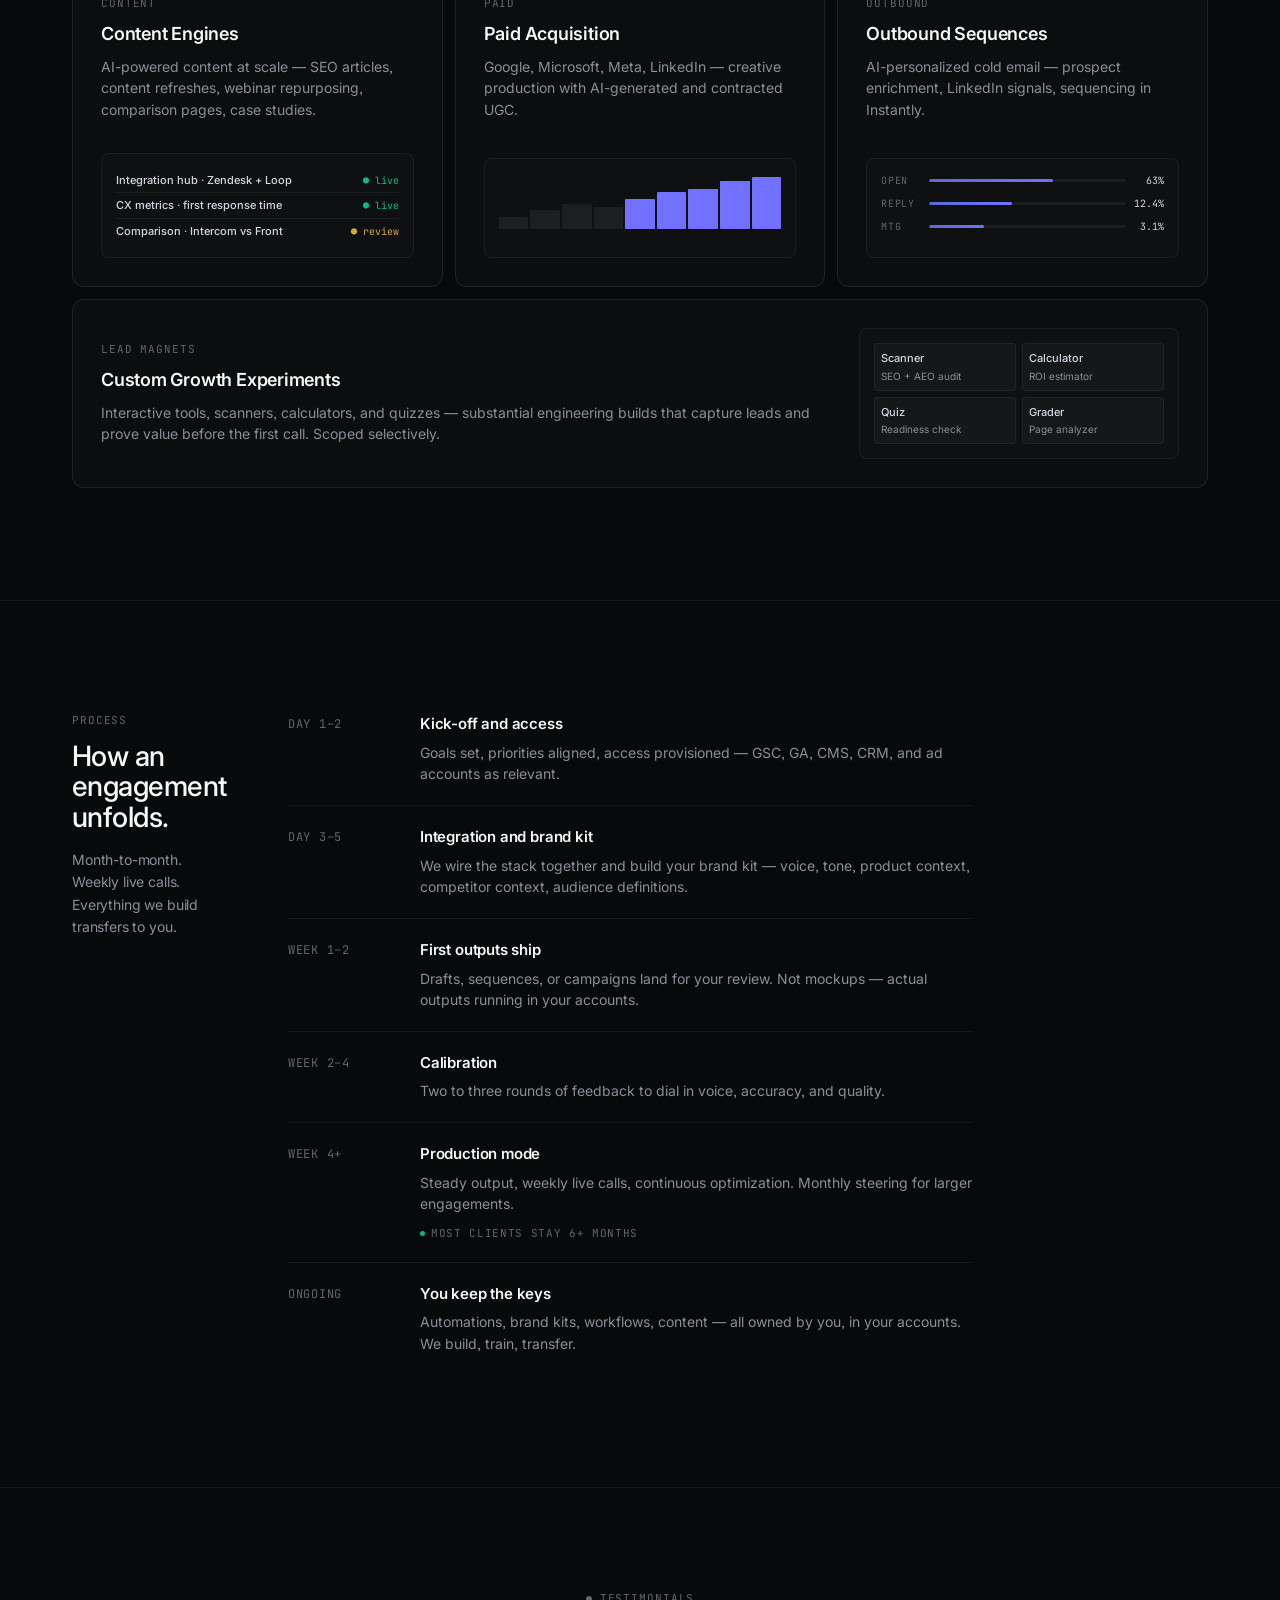
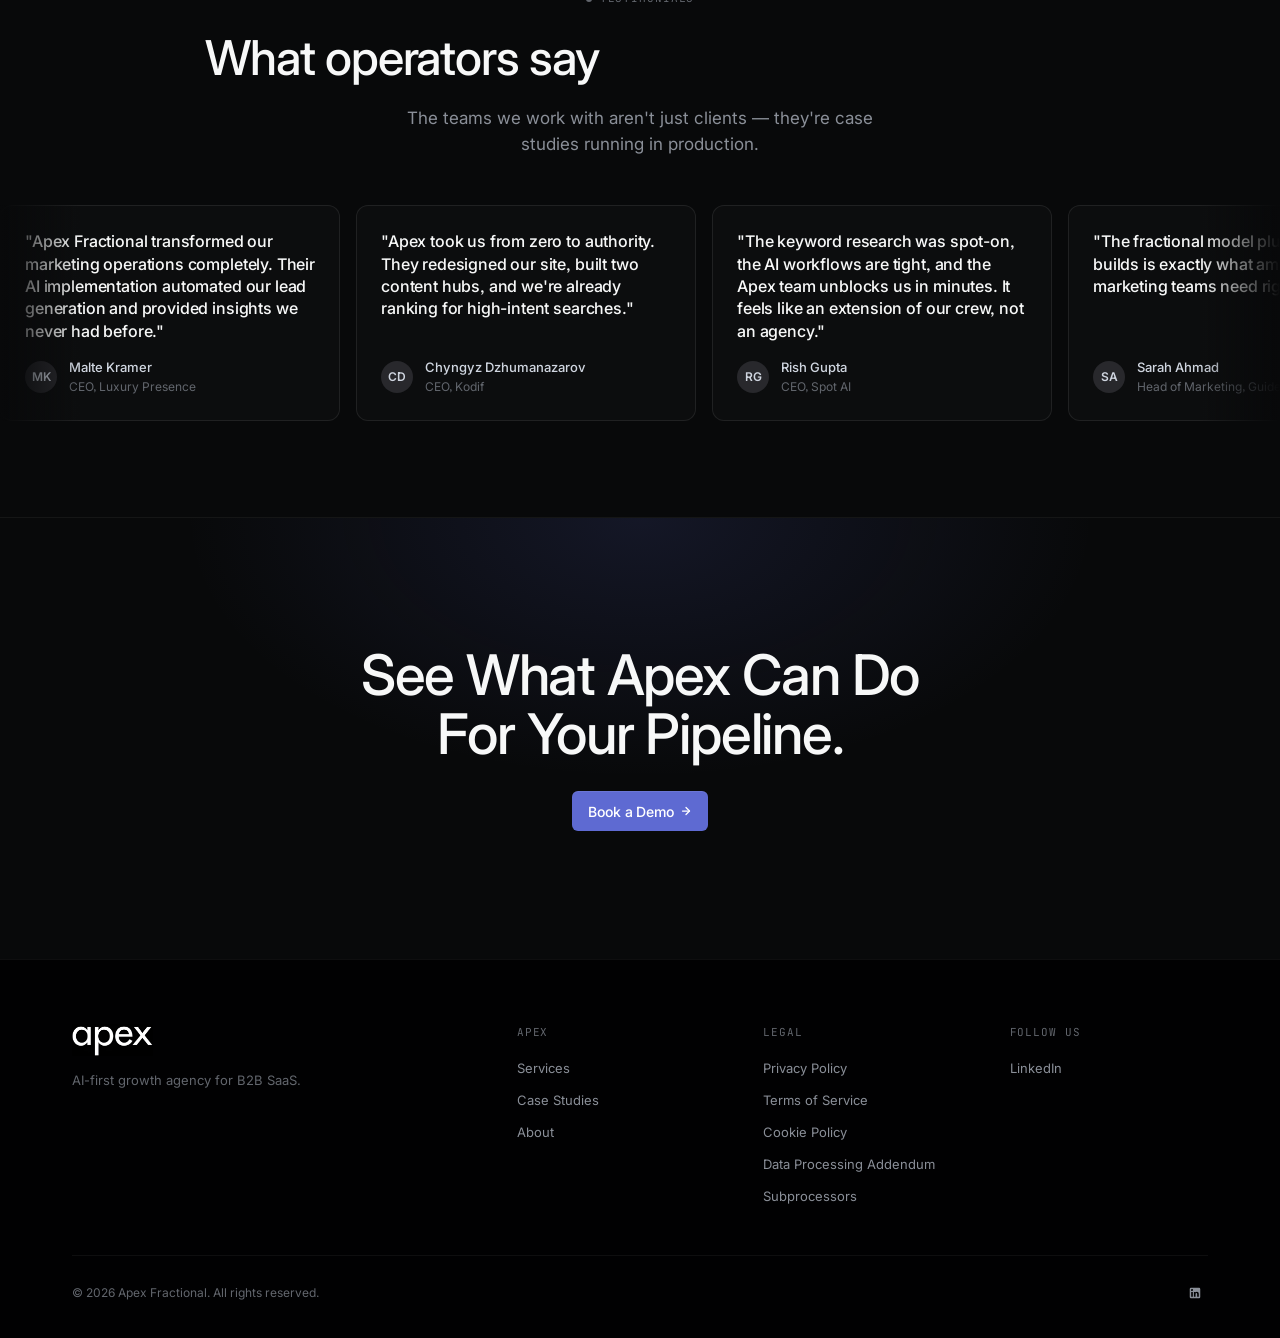
==== commit 52708a7c: "Reorganize navbar, footer, and /book page - Add About link to top nav across all pages - Slim footer" ====
--- a/index.html
+++ b/index.html
@@ -16,11 +16,12 @@
 <nav class="nav">
   <div class="wrap nav-inner">
     <a class="nav-logo" href="/">
-      <img src="/logo.png" alt="Apex Fractional" />
+      <img src="/logo.svg" alt="Apex Fractional" />
     </a>
     <div class="nav-center">
       <a class="nav-link" href="/services">Services</a>
       <a class="nav-link" href="/case-studies">Case Studies</a>
+      <a class="nav-link" href="/about">About</a>
     </div>
     <div class="nav-right">
       <a class="btn btn-primary" href="/book">
@@ -327,42 +328,38 @@
   <div class="wrap">
     <div class="foot-grid">
       <div class="foot-brand">
-        <img src="/logo.png" alt="Apex Fractional" />
+        <img src="/logo.svg" alt="Apex Fractional" />
         <p>AI-first growth agency for B2B SaaS.</p>
       </div>
       <div class="foot-col">
-        <h5>Services</h5>
+        <h5>Apex</h5>
         <ul>
-          <li><a href="/services#strategy">Growth Strategy</a></li>
-          <li><a href="/services#content">Content Engines</a></li>
-          <li><a href="/services#paid">Paid Acquisition</a></li>
-          <li><a href="/services#outbound">Outbound</a></li>
-          <li><a href="/services#experiments">Growth Experiments</a></li>
+          <li><a href="/services">Services</a></li>
+          <li><a href="/case-studies">Case Studies</a></li>
+          <li><a href="/about">About</a></li>
         </ul>
       </div>
       <div class="foot-col">
-        <h5>Case Studies</h5>
+        <h5>Legal</h5>
         <ul>
-          <li><a href="/case-studies/kodif">Kodif</a></li>
-          <li><a href="/case-studies/luxury-presence">Luxury Presence</a></li>
-          <li><a href="/case-studies/spot-ai">Spot AI</a></li>
-          <li><a href="/case-studies">All Case Studies</a></li>
+          <li><a href="/privacy">Privacy Policy</a></li>
+          <li><a href="#">Terms of Service</a></li>
+          <li><a href="#">Cookie Policy</a></li>
+          <li><a href="#">Data Processing Addendum</a></li>
+          <li><a href="#">Subprocessors</a></li>
         </ul>
       </div>
       <div class="foot-col">
-        <h5>Company</h5>
+        <h5>Follow us</h5>
         <ul>
-          <li><a href="/about">About</a></li>
-          <li><a href="/book">Book a Demo</a></li>
-          <li><a href="mailto:hello@apexfractional.com">Contact</a></li>
-          <li><a href="/privacy">Privacy</a></li>
+          <li><a href="https://www.linkedin.com/company/apex-fractional" target="_blank" rel="noopener">LinkedIn</a></li>
         </ul>
       </div>
     </div>
     <div class="foot-bottom">
       <div>&copy; 2026 Apex Fractional. All rights reserved.</div>
       <div class="socials">
-        <a href="#" aria-label="LinkedIn">
+        <a href="https://www.linkedin.com/company/apex-fractional" target="_blank" rel="noopener" aria-label="LinkedIn">
           <svg width="14" height="14" viewBox="0 0 24 24" fill="currentColor"><path d="M19 3a2 2 0 0 1 2 2v14a2 2 0 0 1-2 2H5a2 2 0 0 1-2-2V5a2 2 0 0 1 2-2h14m-.5 15.5v-5.3a3.26 3.26 0 0 0-3.26-3.26c-.85 0-1.84.52-2.32 1.3v-1.11h-2.79v8.37h2.79v-4.93c0-.77.62-1.4 1.39-1.4a1.4 1.4 0 0 1 1.4 1.4v4.93h2.79M6.88 8.56a1.68 1.68 0 0 0 1.68-1.68c0-.93-.75-1.69-1.68-1.69a1.69 1.69 0 0 0-1.69 1.69c0 .93.76 1.68 1.69 1.68m1.39 9.94v-8.37H5.5v8.37h2.77z"/></svg>
         </a>
       </div>
--- a/styles.css
+++ b/styles.css
@@ -52,7 +52,7 @@
 .nav{position:sticky;top:0;z-index:50;background:rgba(8,9,10,.72);backdrop-filter:saturate(160%) blur(14px);-webkit-backdrop-filter:saturate(160%) blur(14px);border-bottom:1px solid var(--border-subtle)}
 .nav-inner{display:flex;align-items:center;height:56px}
 .nav-logo{margin-right:auto}
-.nav-logo img{height:22px;width:auto}
+.nav-logo img{height:32px;width:auto}
 .nav-center{position:absolute;left:50%;transform:translateX(-50%);display:flex;gap:4px}
 .nav-link{display:inline-flex;align-items:center;height:28px;padding:0 10px;font-size:13px;font-weight:510;color:var(--text-3);border-radius:var(--r-6);letter-spacing:-.005em;transition:color .15s,background .15s}
 .nav-link:hover{color:var(--text);background:rgba(255,255,255,.04)}
@@ -213,7 +213,7 @@
 /* ---- FOOTER ---- */
 footer{border-top:1px solid var(--border-subtle);padding:64px 0 32px;background:var(--bg-deep)}
 .foot-grid{display:grid;grid-template-columns:2fr 1fr 1fr 1fr;gap:48px;margin-bottom:48px}
-.foot-brand img{height:20px;margin-bottom:14px}
+.foot-brand img{height:32px;margin-bottom:14px}
 .foot-brand p{color:var(--text-4);font-size:13px;line-height:1.55;max-width:32ch;margin:0}
 .foot-col h5{font-family:var(--f-mono);font-size:11px;font-weight:400;text-transform:uppercase;letter-spacing:.08em;color:var(--text-4);margin:0 0 14px}
 .foot-col ul{list-style:none;margin:0;padding:0;display:flex;flex-direction:column;gap:8px}
@@ -349,8 +349,121 @@
 .book-side h3{margin:0 0 8px;font-size:16px;font-weight:590;color:var(--text);letter-spacing:-.012em}
 .book-side .item{padding:20px;background:rgba(255,255,255,.02);border:1px solid var(--border);border-radius:var(--r-12)}
 .book-side .item p{margin:0;font-size:14px;color:var(--text-3);line-height:1.55}
+.book-embed-frame{background:rgba(255,255,255,.02);border:1px solid var(--border);border-radius:var(--r-12);overflow:hidden}
+.book-embed-frame iframe{display:block;width:100%;height:600px;border:0}
 
 /* Sub-page CTA (smaller than home) */
 .subcta{padding:96px 32px;text-align:center;border-top:1px solid var(--border-subtle);background:radial-gradient(700px 400px at 50% 0%,rgba(94,106,210,.14),transparent 65%),var(--bg)}
 .subcta h2{font-size:clamp(28px,4vw,40px);font-weight:510;letter-spacing:-.022em;line-height:1.1;margin:0 auto 20px;max-width:22ch}
 .subcta p{font-size:16px;color:var(--text-3);max-width:48ch;margin:0 auto 28px}
+
+/* ============================================================ */
+/* Services page                                                  */
+/* ============================================================ */
+
+/* Active nav link */
+.nav-link.active{color:var(--text)}
+
+/* Page header variant: larger padding, no bottom border, fade-up */
+.page-header-lg{padding:96px 0 80px;border-bottom:none}
+.page-header-lg .overline{display:block;margin-bottom:20px;animation:fadeUp .6s .02s ease both}
+.page-header-lg h1{max-width:18ch;animation:fadeUp .6s .06s ease both}
+.page-header-lg .lead{max-width:56ch;margin:0;animation:fadeUp .6s .12s ease both}
+
+/* Section heads */
+.section-head{margin-bottom:56px}
+.section-head .overline{display:block;margin-bottom:16px}
+.section-head h2{margin:0 0 12px;max-width:22ch}
+.section-head .body-lg{max-width:56ch;margin:0}
+.section-head-split{display:grid;grid-template-columns:1fr 1fr;gap:48px;align-items:end;margin-bottom:56px}
+.section-head-split .overline{display:block;margin-bottom:16px}
+.section-head-split h2{margin:0;max-width:22ch}
+.section-head-split .body-lg{margin:0;max-width:42ch}
+@media(max-width:780px){.section-head-split{grid-template-columns:1fr;gap:20px;align-items:start}}
+
+/* Steps (3-col how-it-works) */
+.steps{display:grid;grid-template-columns:repeat(3,1fr);gap:16px}
+.step{background:rgba(255,255,255,.02);border:1px solid var(--border);border-radius:var(--r-12);padding:28px;display:flex;flex-direction:column;gap:16px;min-height:480px;transition:background .2s,border-color .2s;position:relative;overflow:hidden}
+.step:hover{background:rgba(255,255,255,.035);border-color:rgba(255,255,255,.12)}
+.step .num{font-family:var(--f-mono);font-size:12px;color:var(--text-4);text-transform:uppercase;letter-spacing:.06em}
+.step h3{margin:0;font-size:22px;font-weight:510;letter-spacing:-.018em;line-height:1.2}
+.step p{margin:0;font-size:14px;color:var(--text-3);line-height:1.55}
+.step-visual{margin-top:auto;border:1px solid var(--border-subtle);border-radius:var(--r-8);background:rgba(255,255,255,.015);padding:16px;position:relative;overflow:hidden}
+@media(max-width:960px){.steps{grid-template-columns:1fr}}
+
+/* Step 1 visual: bottleneck heatmap */
+.bn-row{display:flex;align-items:center;gap:10px;padding:7px 0;font-size:12px}
+.bn-row+.bn-row{border-top:1px solid var(--border-subtle)}
+.bn-row .lbl{flex:1;color:var(--text-2);font-weight:510;font-size:12px}
+.bn-bar{height:4px;border-radius:9999px;background:rgba(255,255,255,.06);width:100px;position:relative;overflow:hidden}
+.bn-bar::after{content:"";position:absolute;inset:0;width:var(--w,60%);border-radius:9999px}
+.bn-bar.red::after{background:#c43b3b}
+.bn-bar.amber::after{background:#d4a843}
+.bn-row .pct{color:var(--text-4);font-family:var(--f-mono);font-size:11px;min-width:28px;text-align:right}
+
+/* Step 2 visual: code config */
+.step-code{font-family:var(--f-mono);font-size:12px;line-height:1.7;color:var(--text-3);background:var(--bg);border:1px solid var(--border);border-radius:var(--r-8);padding:16px;margin-top:auto;white-space:pre-wrap}
+.step-code .k{color:#c792ea}
+.step-code .s{color:#a5e6b4}
+.step-code .c{color:var(--text-4);font-style:italic}
+.step-code .p{color:var(--text);font-weight:500}
+
+/* Step 3 visual: sparkline + stats */
+.spark-head{display:flex;justify-content:space-between;align-items:center;margin-bottom:8px}
+.spark-head .lbl{font-size:10px;color:var(--text-4);font-family:var(--f-mono);text-transform:uppercase;letter-spacing:.06em}
+.spark-head .delta{font-size:12px;color:var(--emerald);font-weight:510}
+.stat-row{display:flex;gap:16px;margin-top:12px;padding-top:12px;border-top:1px solid var(--border-subtle)}
+.stat{flex:1}
+.stat .v{font-size:18px;font-weight:510;letter-spacing:-.02em;line-height:1;color:var(--text)}
+.stat .k{font-size:10px;color:var(--text-4);font-family:var(--f-mono);text-transform:uppercase;letter-spacing:.06em;margin-top:4px}
+
+/* Bento (what-we-automate) */
+.bento{display:grid;grid-template-columns:repeat(6,1fr);grid-auto-rows:minmax(240px,auto);gap:12px}
+.cell{background:rgba(255,255,255,.02);border:1px solid var(--border);border-radius:var(--r-12);padding:28px;display:flex;flex-direction:column;gap:14px;overflow:hidden;transition:background .2s,border-color .2s}
+.cell:hover{background:rgba(255,255,255,.035);border-color:rgba(255,255,255,.12)}
+.cell h3{margin:0;font-size:18px;font-weight:590;letter-spacing:-.012em;line-height:1.25}
+.cell p{margin:0;font-size:13.5px;color:var(--text-3);line-height:1.5}
+.cell-lg{grid-column:span 3}
+.cell-full{grid-column:span 6}
+.cell-2{grid-column:span 2}
+.cell .art{margin-top:auto;border:1px solid var(--border-subtle);border-radius:var(--r-8);background:rgba(255,255,255,.015);padding:14px;overflow:hidden}
+@media(max-width:960px){.bento{grid-template-columns:repeat(2,1fr)}.cell-lg,.cell-full,.cell-2{grid-column:span 2}}
+@media(max-width:640px){.bento{grid-template-columns:1fr}.cell-lg,.cell-full,.cell-2{grid-column:span 1}}
+
+/* AEO art */
+.aeo-quote{font-size:12px;padding:10px;background:rgba(94,106,210,.1);border:1px solid rgba(94,106,210,.15);border-radius:8px;line-height:1.4;color:var(--text-2)}
+.aeo-quote strong{color:var(--text)}
+.aeo-src{font-family:var(--f-mono);font-size:10px;color:var(--text-4);display:flex;align-items:center;gap:6px;margin-top:6px}
+.aeo-src .cite{padding:1px 6px;border-radius:4px;background:rgba(255,255,255,.05);color:var(--text-2);font-weight:500}
+
+/* SEO art */
+.seo-row{display:flex;align-items:center;gap:8px;font-size:11px;padding:5px 0}
+.seo-row+.seo-row{border-top:1px solid var(--border-subtle)}
+.seo-row .kw{flex:1;color:var(--text-2);font-weight:510}
+.seo-bar{height:4px;border-radius:9999px;background:rgba(255,255,255,.06);width:80px;overflow:hidden;position:relative}
+.seo-bar::after{content:"";position:absolute;inset:0;width:var(--w,60%);background:linear-gradient(90deg,var(--indigo),var(--violet));border-radius:9999px}
+.seo-pos{font-family:var(--f-mono);font-size:10px;color:var(--text-4);min-width:22px;text-align:right}
+
+/* Hub art */
+.hub-grid{display:grid;grid-template-columns:repeat(3,1fr);gap:6px}
+.hub-cell{border:1px solid var(--border-subtle);border-radius:4px;background:rgba(255,255,255,.02);padding:8px;font-size:10px;color:var(--text-4);font-family:var(--f-mono)}
+.hub-cell .ttl{display:block;color:var(--text-2);font-family:var(--f-sans);font-weight:510;font-size:11px;margin-bottom:2px}
+
+/* CRM art */
+.crm-row{display:grid;grid-template-columns:1fr auto;gap:8px;padding:6px 8px;border-radius:4px;background:rgba(255,255,255,.02);border:1px solid var(--border-subtle);font-family:var(--f-mono);font-size:11px;color:var(--text-3)}
+.crm-row+.crm-row{margin-top:4px}
+.crm-row .st{color:var(--emerald);font-weight:500}
+.crm-row .st.warn{color:#d4a843}
+
+/* Social art */
+.post-card{background:rgba(255,255,255,.02);border:1px solid var(--border-subtle);border-radius:8px;padding:10px}
+.post-card .hd{display:flex;align-items:center;gap:6px;font-size:11px;font-weight:510;color:var(--text-2);margin-bottom:6px}
+.post-card .hd .av{width:16px;height:16px;border-radius:9999px;background:var(--surface-2)}
+.post-card .tx{font-size:11px;color:var(--text-3);line-height:1.4}
+.post-card .hash{color:var(--violet)}
+
+/* Outbound art */
+.ob-log{font-family:var(--f-mono);font-size:11px;display:flex;flex-direction:column;gap:5px;color:var(--text-3)}
+.ob-log .tick{color:var(--emerald)}
+.ob-log .wait{color:#d4a843}
+.ob-log .dim{color:var(--text-4);font-size:10px;margin-top:4px}
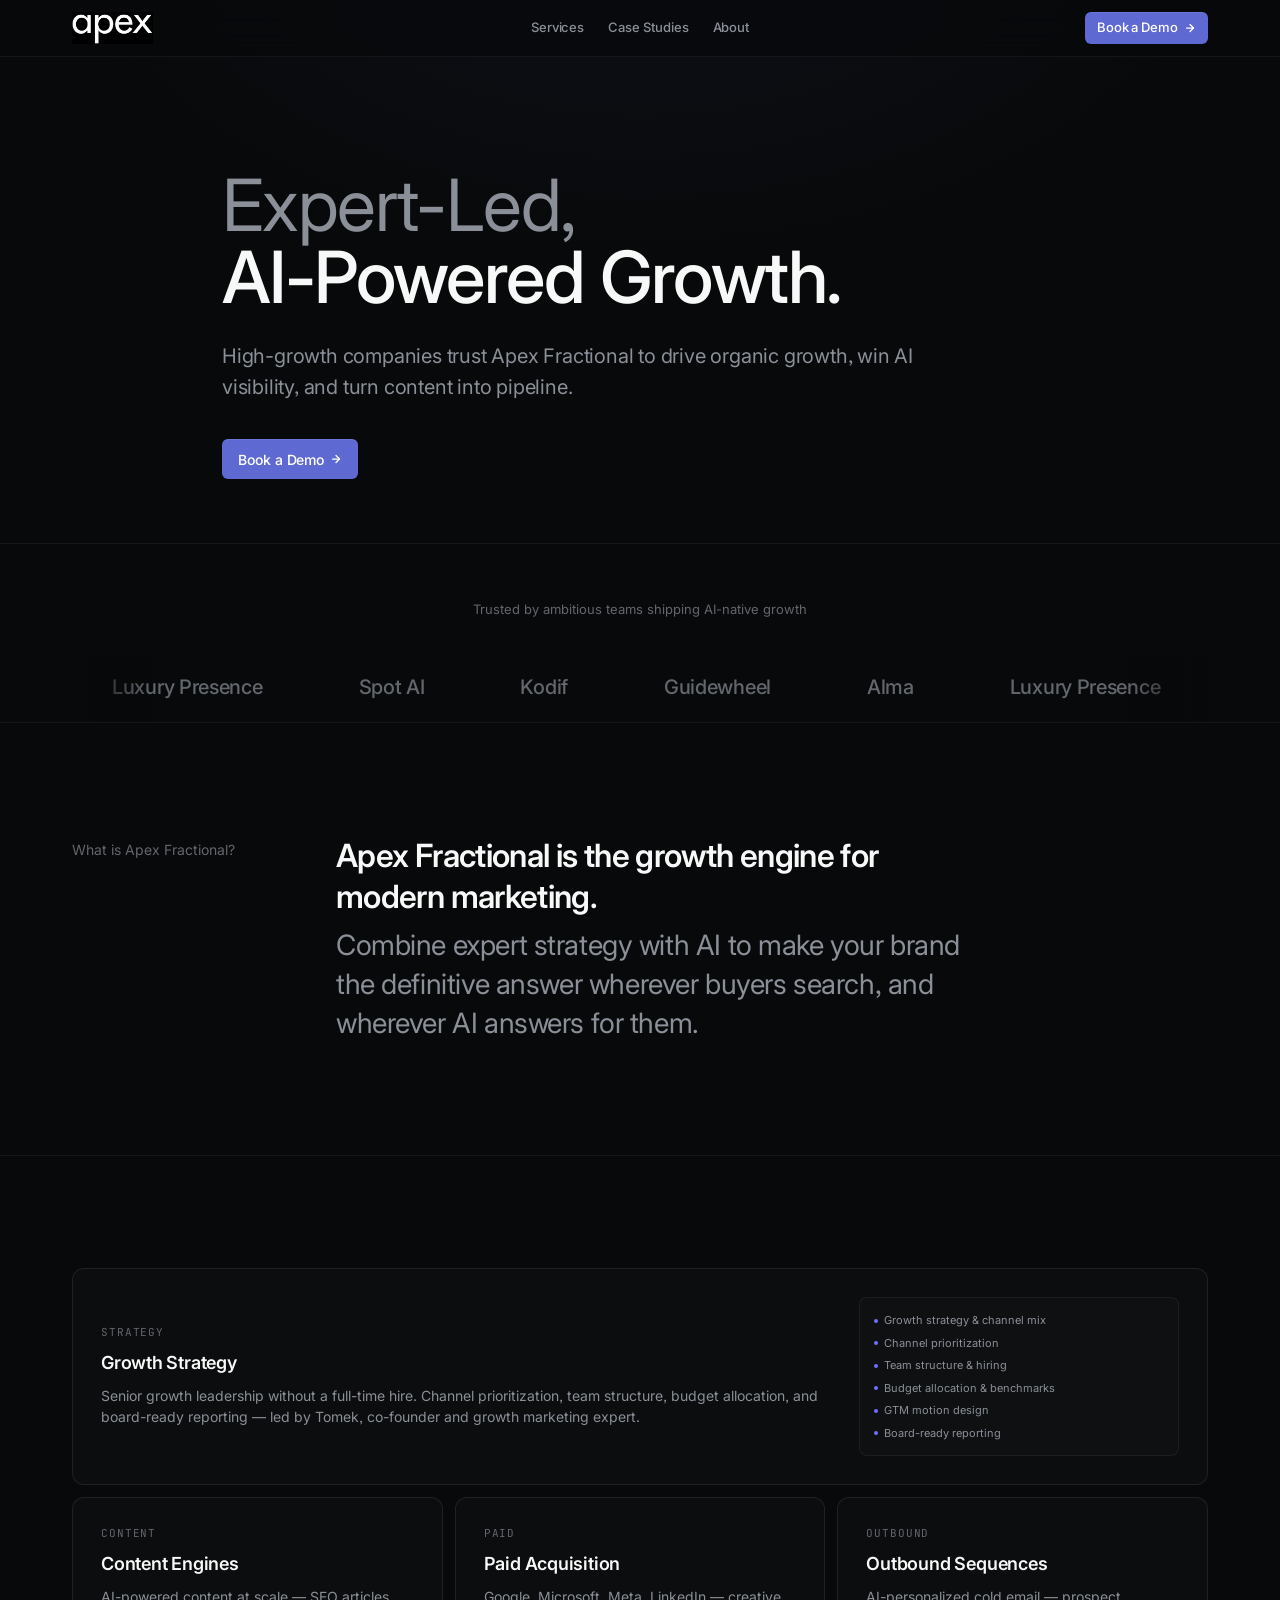
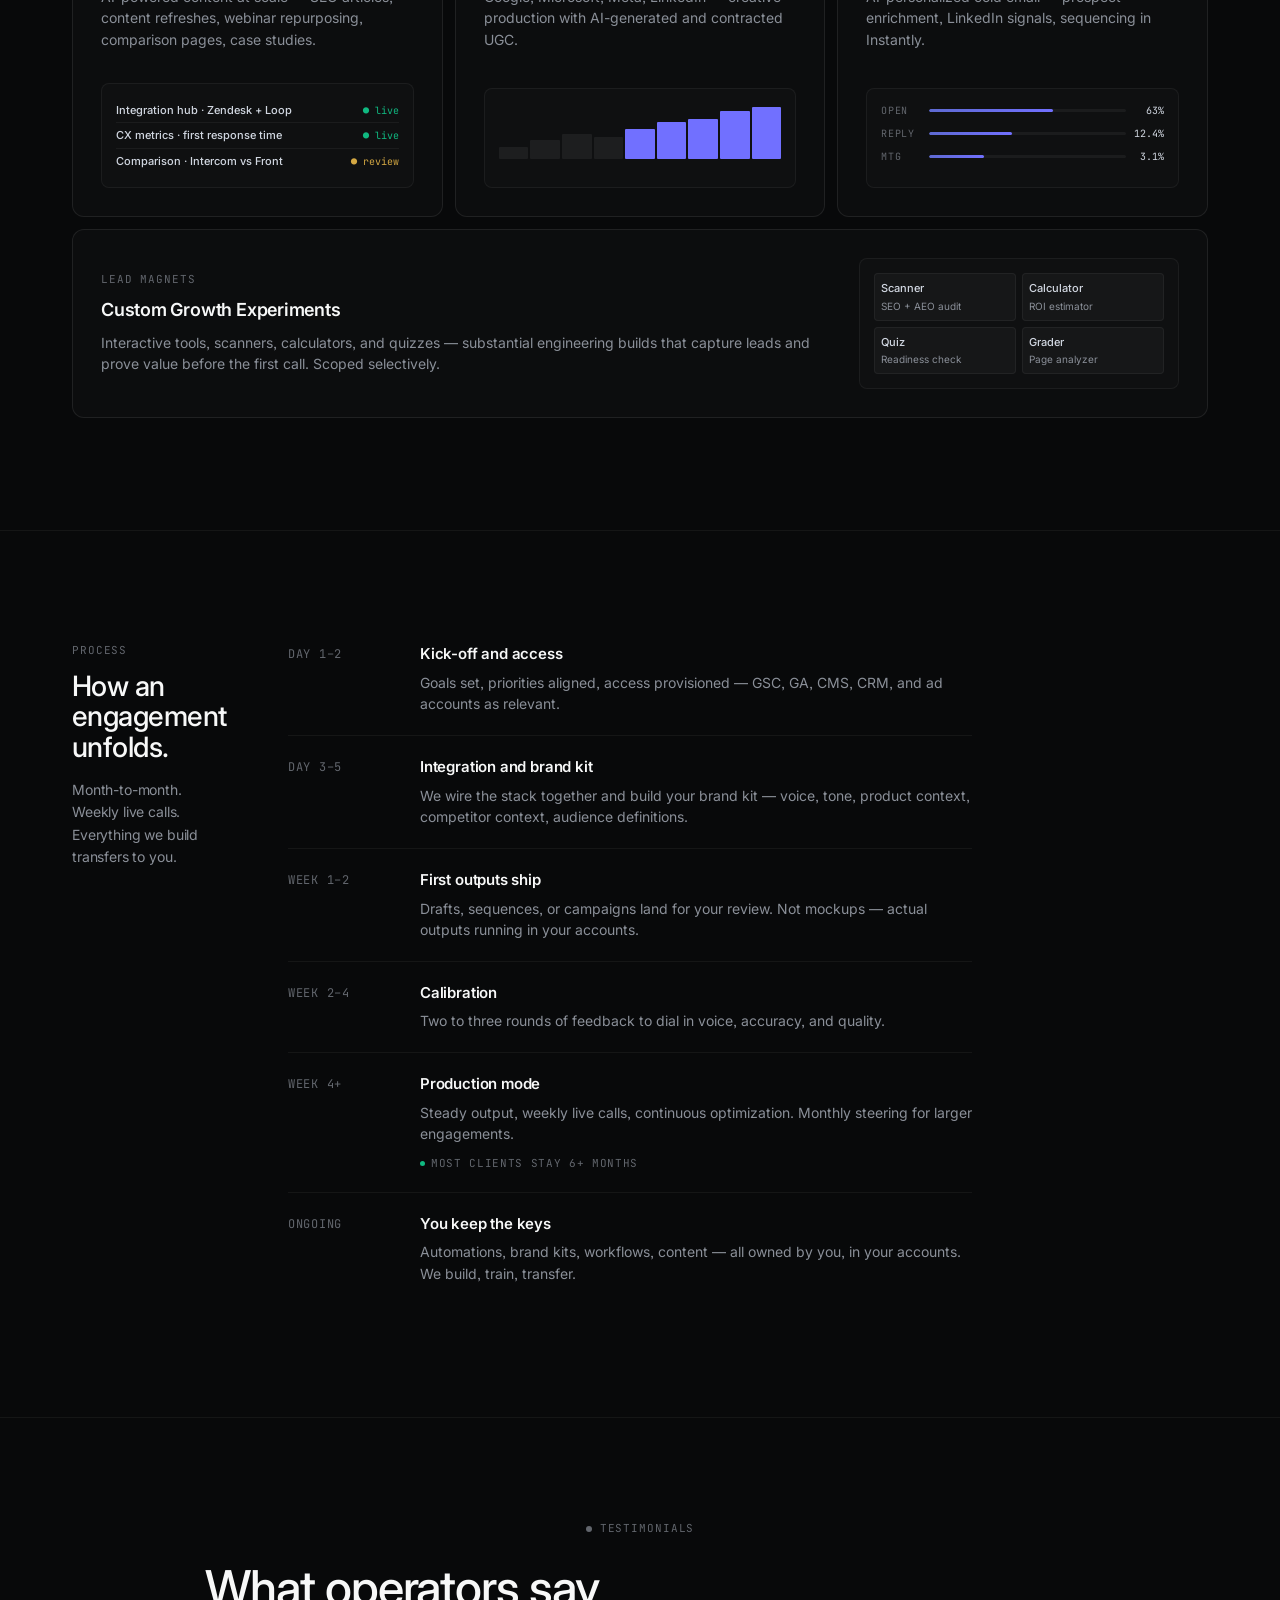
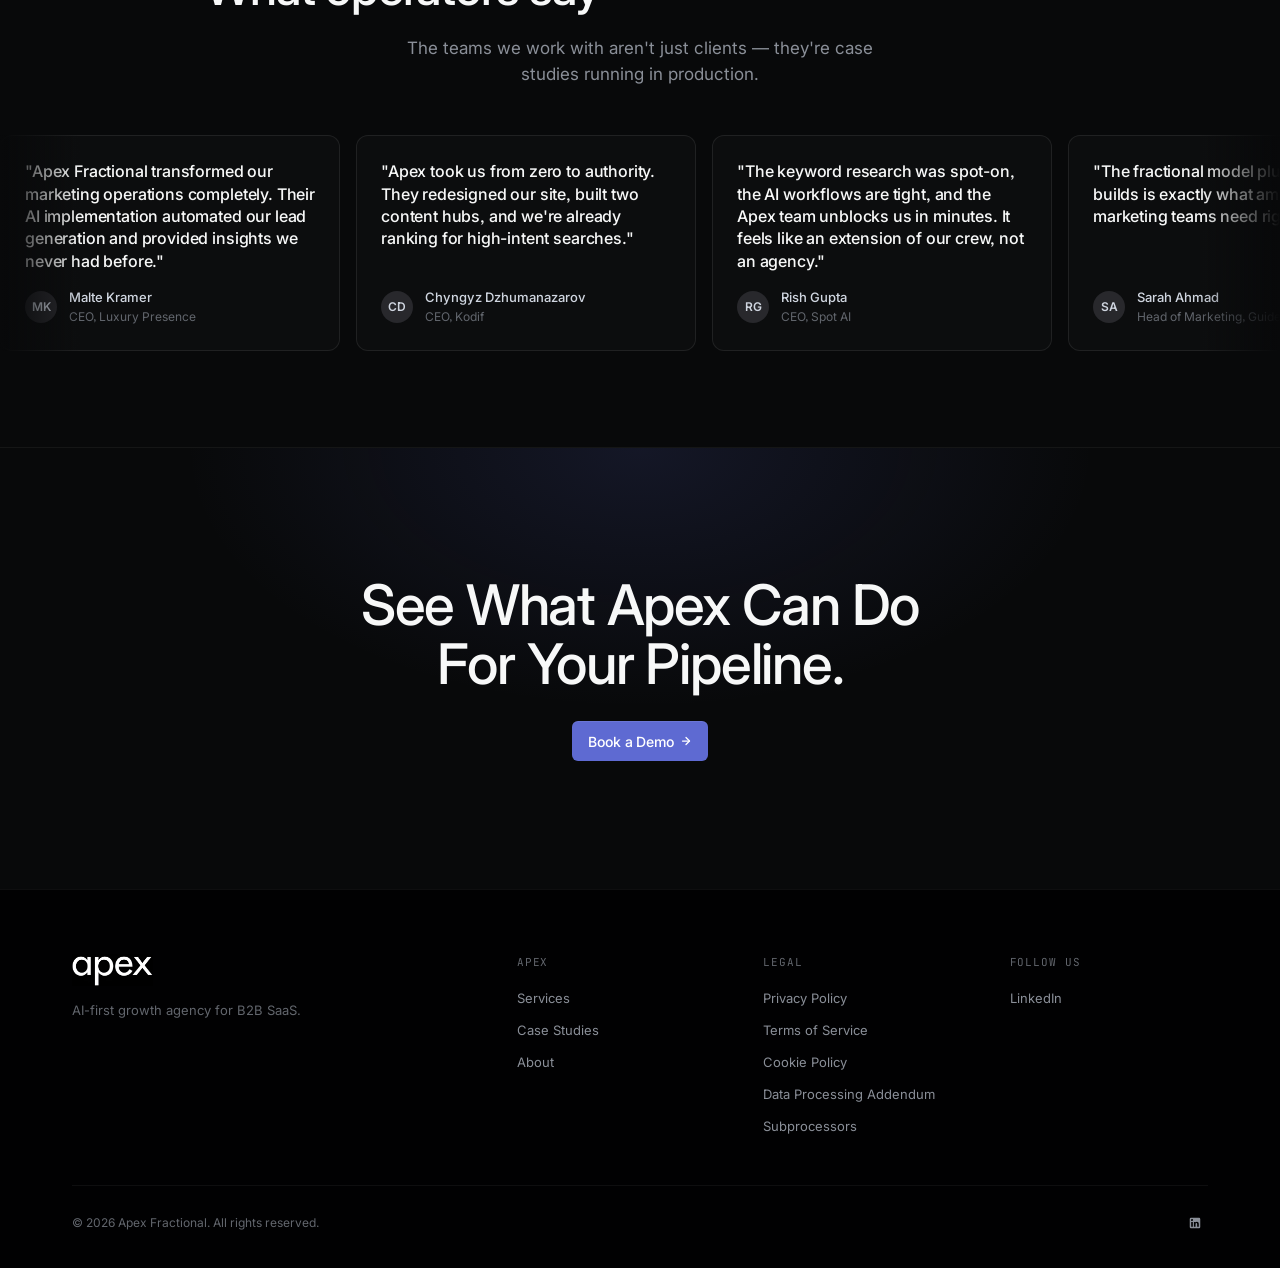
==== commit 09fdca16: "Convert trusted-by section to single-line carousel - Replace 2-row logo grid with a looping marquee " ====
--- a/index.html
+++ b/index.html
@@ -56,37 +56,54 @@
 <section class="clients">
   <div class="wrap">
     <div class="label">Trusted by ambitious teams shipping AI-native growth</div>
-    <div class="logo-grid">
-      <div class="row">
+    <div class="marquee-wrap clients-marquee-wrap">
+      <div class="marquee clients-marquee">
         <a class="logo-item has-case" href="/case-studies/luxury-presence">
-          <span class="icon circle"></span>Luxury Presence
+          Luxury Presence
           <div class="preview">
             <div class="p-metric">300% more qualified leads</div>
             <p class="p-desc">AI-powered website scanner that became their #1 growth experiment. 60% team time saved.</p>
-            <span class="p-link">Read case study →</span>
           </div>
         </a>
         <a class="logo-item has-case" href="/case-studies/spot-ai">
-          <span class="icon tri"></span>Spot AI
+          Spot AI
           <div class="preview">
             <div class="p-metric">3× publishing cadence</div>
             <p class="p-desc">40 research-backed articles in 4 weeks. Editor polishes instead of writing.</p>
-            <span class="p-link">Read case study →</span>
           </div>
         </a>
         <a class="logo-item has-case" href="/case-studies/kodif">
-          Kodif<span class="icon diamond"></span>
+          Kodif
           <div class="preview">
             <div class="p-metric">5× organic traffic</div>
             <p class="p-desc">200+ AI-drafted pages shipped at &lt;$4 each. Page-one rankings in 6 weeks.</p>
-            <span class="p-link">Read case study →</span>
-          </div>
-        </a>
-        <span class="logo-item"><span class="icon"></span>Guidewheel</span>
-      </div>
-      <div class="row">
-        <span class="logo-item"><span class="icon circle"></span>Alma</span>
-        <span class="logo-item"><span class="icon tri"></span>LessCode</span>
+          </div>
+        </a>
+        <span class="logo-item">Guidewheel</span>
+        <span class="logo-item">Alma</span>
+        <a class="logo-item has-case" href="/case-studies/luxury-presence" aria-hidden="true" tabindex="-1">
+          Luxury Presence
+          <div class="preview">
+            <div class="p-metric">300% more qualified leads</div>
+            <p class="p-desc">AI-powered website scanner that became their #1 growth experiment. 60% team time saved.</p>
+          </div>
+        </a>
+        <a class="logo-item has-case" href="/case-studies/spot-ai" aria-hidden="true" tabindex="-1">
+          Spot AI
+          <div class="preview">
+            <div class="p-metric">3× publishing cadence</div>
+            <p class="p-desc">40 research-backed articles in 4 weeks. Editor polishes instead of writing.</p>
+          </div>
+        </a>
+        <a class="logo-item has-case" href="/case-studies/kodif" aria-hidden="true" tabindex="-1">
+          Kodif
+          <div class="preview">
+            <div class="p-metric">5× organic traffic</div>
+            <p class="p-desc">200+ AI-drafted pages shipped at &lt;$4 each. Page-one rankings in 6 weeks.</p>
+          </div>
+        </a>
+        <span class="logo-item" aria-hidden="true">Guidewheel</span>
+        <span class="logo-item" aria-hidden="true">Alma</span>
       </div>
     </div>
   </div>
--- a/styles.css
+++ b/styles.css
@@ -71,11 +71,16 @@
 /* ---- CLIENTS ---- */
 .clients{padding:56px 0 0;border-top:1px solid var(--border-subtle)}
 .clients .label{text-align:center;font-size:13px;color:var(--text-4);margin-bottom:32px;font-weight:400}
-.logo-grid{display:flex;flex-wrap:wrap;justify-content:center;gap:0}
-.logo-grid .row{display:flex;align-items:center;justify-content:center;width:100%;gap:0}
+.clients-marquee-wrap{position:relative;overflow-x:clip;overflow-y:visible}
+.clients-marquee-wrap::before,.clients-marquee-wrap::after{content:"";position:absolute;top:0;bottom:0;width:80px;z-index:2;pointer-events:none}
+.clients-marquee-wrap::before{left:0;background:linear-gradient(90deg,var(--bg),transparent)}
+.clients-marquee-wrap::after{right:0;background:linear-gradient(270deg,var(--bg),transparent)}
+.clients-marquee{display:flex;align-items:center;gap:0;animation:marquee 45s linear infinite;width:max-content}
+.clients-marquee:hover{animation-play-state:paused}
 .logo-item{
   position:relative;
-  display:inline-flex;align-items:center;gap:8px;
+  flex:0 0 auto;
+  display:inline-flex;align-items:center;
   padding:20px 40px;
   font-size:20px;font-weight:510;letter-spacing:-.015em;
   color:var(--text-4);
@@ -84,24 +89,19 @@
 .logo-item.has-case{cursor:pointer}
 .logo-item:hover{color:var(--text-2)}
 .logo-item.has-case:hover{color:var(--text)}
-.logo-item .icon{width:10px;height:10px;border-radius:2px;background:currentColor;opacity:.5;flex-shrink:0}
-.logo-item .icon.circle{border-radius:9999px}
-.logo-item .icon.tri{width:0;height:0;background:none;border-left:5px solid transparent;border-right:5px solid transparent;border-bottom:9px solid currentColor;opacity:.5}
-.logo-item .icon.diamond{width:8px;height:8px;background:currentColor;opacity:.5;transform:rotate(45deg);border-radius:1px}
 /* Hover preview */
 .logo-item .preview{
   position:absolute;left:50%;top:calc(100% + 8px);z-index:20;
   transform:translateX(-50%) translateY(4px);
-  width:300px;padding:20px;
+  width:240px;padding:14px;
   background:var(--surface);border:1px solid var(--border);border-radius:var(--r-12);
-  box-shadow:0 12px 32px rgba(0,0,0,.6);
+  box-shadow:0 8px 24px rgba(0,0,0,.5);
   opacity:0;visibility:hidden;
   transition:all .2s ease;pointer-events:none;
 }
 .logo-item.has-case:hover .preview{opacity:1;visibility:visible;transform:translateX(-50%) translateY(0);pointer-events:auto}
-.preview .p-metric{font-size:24px;font-weight:510;letter-spacing:-.02em;color:var(--text);line-height:1;margin-bottom:6px}
-.preview .p-desc{font-size:13px;color:var(--text-3);line-height:1.45;margin-bottom:10px}
-.preview .p-link{font-size:12px;font-weight:510;color:var(--violet);display:inline-flex;align-items:center;gap:4px}
+.preview .p-metric{font-size:18px;font-weight:510;letter-spacing:-.02em;color:var(--text);line-height:1.1;margin-bottom:4px}
+.preview .p-desc{font-size:12px;color:var(--text-3);line-height:1.45;margin:0}
 @media(max-width:780px){.logo-item{padding:16px 20px;font-size:16px}}
 
 /* ---- WHAT IS APEX ---- */
@@ -350,7 +350,9 @@
 .book-side .item{padding:20px;background:rgba(255,255,255,.02);border:1px solid var(--border);border-radius:var(--r-12)}
 .book-side .item p{margin:0;font-size:14px;color:var(--text-3);line-height:1.55}
 .book-embed-frame{background:rgba(255,255,255,.02);border:1px solid var(--border);border-radius:var(--r-12);overflow:hidden}
-.book-embed-frame iframe{display:block;width:100%;height:600px;border:0}
+.book-embed-frame #my-cal-inline-demo{width:100%;min-height:720px}
+.book-embed-frame iframe{display:block;width:100%;border:0;background:var(--bg);color-scheme:dark}
+@media(max-width:780px){.book-embed-frame #my-cal-inline-demo{min-height:600px}}
 
 /* Sub-page CTA (smaller than home) */
 .subcta{padding:96px 32px;text-align:center;border-top:1px solid var(--border-subtle);background:radial-gradient(700px 400px at 50% 0%,rgba(94,106,210,.14),transparent 65%),var(--bg)}
@@ -467,3 +469,68 @@
 .ob-log .tick{color:var(--emerald)}
 .ob-log .wait{color:#d4a843}
 .ob-log .dim{color:var(--text-4);font-size:10px;margin-top:4px}
+
+/* ============================================================ */
+/* About page                                                    */
+/* ============================================================ */
+
+/* Gradient text span — indigo → violet → soft pink */
+.grad-text{
+  background:linear-gradient(90deg,#5e6ad2 0%,#7170ff 45%,#e0a5ff 100%);
+  -webkit-background-clip:text;background-clip:text;
+  -webkit-text-fill-color:transparent;color:transparent;
+}
+
+/* About hero — centered variant of .hero */
+.about-hero{padding:128px 0 96px;text-align:center}
+.about-hero .hero-inner{max-width:1100px;margin:0 auto}
+.about-hero h1{margin:0 0 28px;font-weight:600}
+.about-hero .sub{margin:0 auto;max-width:64ch;text-align:center}
+@media(max-width:640px){.about-hero{padding:80px 0 64px}}
+
+/* Team section */
+.team-section{padding:96px 0 128px;border-top:1px solid var(--border-subtle);text-align:center}
+.team-section h2{
+  font-size:clamp(32px,4.6vw,52px);font-weight:600;letter-spacing:-.022em;
+  line-height:1.1;margin:0 auto 64px;max-width:22ch;
+}
+.team-row{display:flex;justify-content:center;align-items:flex-start;gap:24px;flex-wrap:wrap}
+.team-member{position:relative;display:flex;flex-direction:column;align-items:center}
+.team-avatar{
+  width:96px;height:96px;border-radius:9999px;
+  background:linear-gradient(135deg,var(--surface-2),var(--panel));
+  border:1px solid var(--border);
+  overflow:hidden;cursor:default;
+  transition:transform .2s ease,border-color .2s ease;
+}
+.team-avatar img{width:100%;height:100%;object-fit:cover;display:block}
+.team-member:hover .team-avatar{transform:translateY(-2px);border-color:rgba(255,255,255,.18)}
+
+/* Tooltip pill — sits above the avatar on hover */
+.team-tip{
+  position:absolute;left:50%;bottom:calc(100% + 8px);
+  transform:translateX(-50%) translateY(4px);
+  background:#fff;color:#08090a;
+  padding:8px 14px;border-radius:12px;
+  box-shadow:0 8px 24px rgba(0,0,0,.35);
+  white-space:nowrap;text-align:center;
+  opacity:0;visibility:hidden;pointer-events:none;
+  transition:opacity .18s ease,transform .18s ease,visibility .18s;
+}
+.team-tip .t-name{font-size:14px;font-weight:600;letter-spacing:-.01em;line-height:1.2}
+.team-tip .t-role{font-size:12px;color:#5a6068;font-weight:400;line-height:1.2;margin-top:2px}
+.team-member:hover .team-tip,
+.team-member:focus-within .team-tip{opacity:1;visibility:visible;transform:translateX(-50%) translateY(0)}
+
+@media(max-width:640px){
+  .team-row{gap:16px}
+  .team-avatar{width:72px;height:72px}
+}
+
+/* Gradient button modifier for the CTA */
+.btn-grad{
+  background:linear-gradient(90deg,#5e6ad2 0%,#7170ff 50%,#b38bff 100%);
+  color:#fff;box-shadow:inset 0 1px 0 rgba(255,255,255,.12),0 8px 20px rgba(94,106,210,.25);
+  height:48px;padding:0 24px;font-size:15px;font-weight:510;
+}
+.btn-grad:hover{filter:brightness(1.08);background:linear-gradient(90deg,#5e6ad2 0%,#7170ff 50%,#b38bff 100%)}
